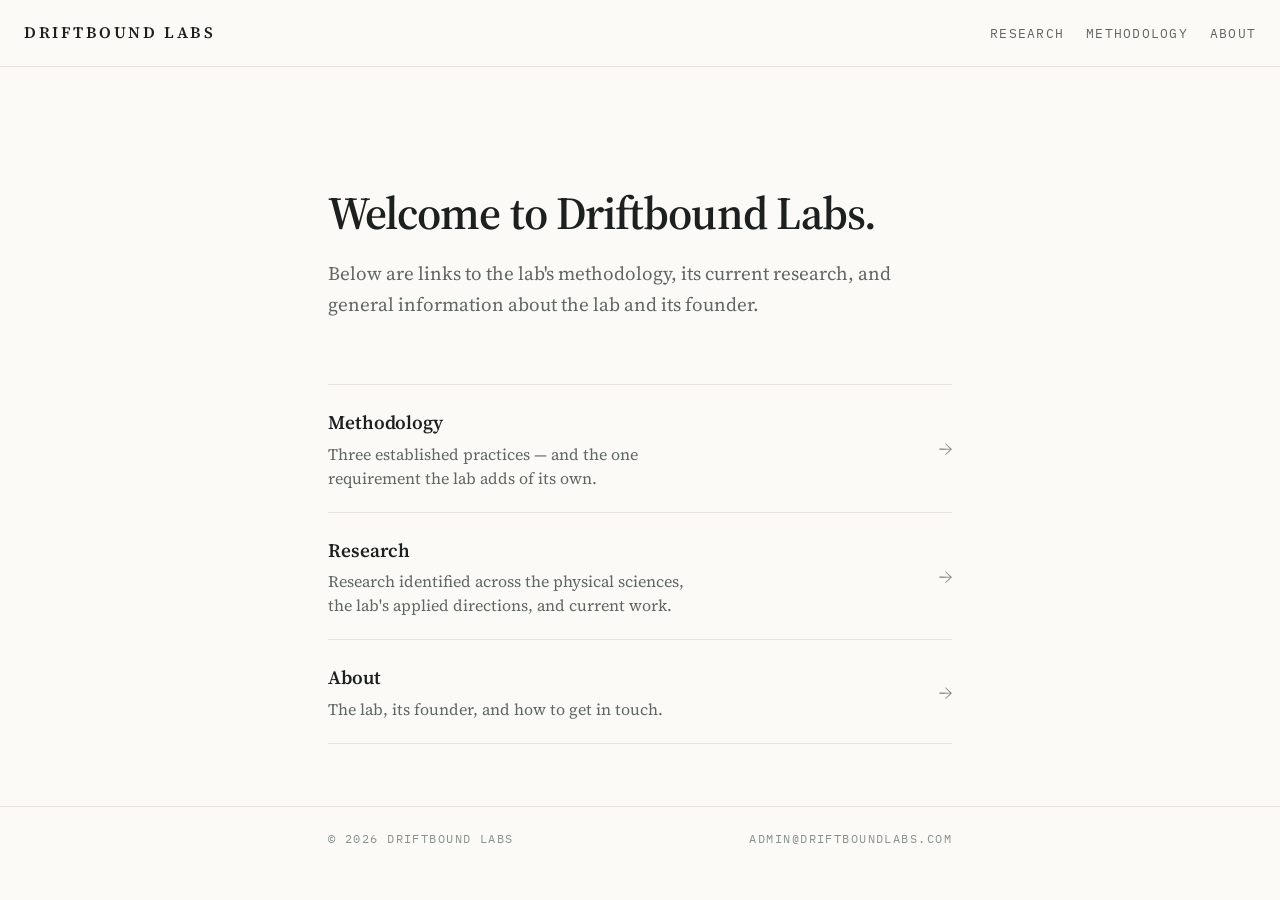
==== index.html @ ea47575a "Welcome page: fix vertical rhythm; hairline destinations; masthead wordmark - Spacing tiers: ~120px " ====
<!DOCTYPE html>
<html lang="en">
<head>
<meta charset="utf-8">
<meta name="viewport" content="width=device-width, initial-scale=1">
<title>Driftbound Labs</title>
<meta name="description" content="Driftbound Labs — an independent research effort that reads across disciplines to find open, tractable problems.">
<meta name="color-scheme" content="light dark">
<meta property="og:type" content="website">
<meta property="og:title" content="Driftbound Labs">
<meta property="og:description" content="Independent research across disciplines.">
<meta property="og:url" content="https://driftboundlabs.com">
<link rel="canonical" href="https://driftboundlabs.com/">
<link rel="preconnect" href="https://fonts.googleapis.com">
<link rel="preconnect" href="https://fonts.gstatic.com" crossorigin>
<link href="https://fonts.googleapis.com/css2?family=Source+Serif+4:ital,opsz,wght@0,8..60,400;0,8..60,600;1,8..60,400&family=IBM+Plex+Mono:wght@400;500&display=swap" rel="stylesheet">
<link rel="stylesheet" href="/style.css">
</head>
<body>

<header class="site">
  <div class="nav">
    <a class="wordmark" href="/">Driftbound Labs</a>
    <nav>
      <a href="/research.html">Research</a>
      <a href="/methodology.html">Methodology</a>
      <a href="/about.html">About</a>
    </nav>
  </div>
</header>

<main>
  <div class="wrap">

    <div class="lead-block">
      <h1>Welcome to Driftbound Labs.</h1>
      <p class="tagline">Below are links to the lab's methodology, its current research, and
      general information about the lab and its founder.</p>
    </div>

    <nav class="destinations" aria-label="Sections">
      <a class="dest" href="/methodology.html">
        <span class="dest-main">
          <span class="dest-title">Methodology</span>
          <span class="dest-desc">Three established practices — and the one requirement the
          lab adds of its own.</span>
        </span>
        <span class="dest-arrow" aria-hidden="true">→</span>
      </a>
      <a class="dest" href="/research.html">
        <span class="dest-main">
          <span class="dest-title">Research</span>
          <span class="dest-desc">Research identified across the physical sciences, the
          lab's applied directions, and current work.</span>
        </span>
        <span class="dest-arrow" aria-hidden="true">→</span>
      </a>
      <a class="dest" href="/about.html">
        <span class="dest-main">
          <span class="dest-title">About</span>
          <span class="dest-desc">The lab, its founder, and how to get in touch.</span>
        </span>
        <span class="dest-arrow" aria-hidden="true">→</span>
      </a>
    </nav>

  </div>
</main>

<footer>
  <div class="wrap">
    <span class="mono">&copy; 2026 Driftbound Labs</span>
    <a class="mono" href="mailto:admin@driftboundlabs.com">admin@driftboundlabs.com</a>
  </div>
</footer>

</body>
</html>
---- style.css ----
:root {
  --paper:  #FBFAF7;
  --ink:    #1C201E;
  --muted:  #5F6763;
  --faint:  #8A928D;
  --line:   #E6E3DC;
  --hair:   #EEECE6;
  --accent: #3C665B;
}

@media (prefers-color-scheme: dark) {
  :root {
    --paper:  #121513;
    --ink:    #E8EAE6;
    --muted:  #9AA29D;
    --faint:  #6E7671;
    --line:   #262A27;
    --hair:   #1E2220;
    --accent: #82B5A7;
  }
}

* { margin: 0; padding: 0; box-sizing: border-box; }
html { -webkit-text-size-adjust: 100%; }

body {
  background: var(--paper);
  color: var(--ink);
  font-family: "Source Serif 4", Georgia, "Times New Roman", serif;
  font-size: 18px;
  line-height: 1.62;
  -webkit-font-smoothing: antialiased;
  text-rendering: optimizeLegibility;
  min-height: 100vh;
  display: flex;
  flex-direction: column;
}
main { flex: 1 0 auto; }

.wrap { max-width: 42rem; margin: 0 auto; padding: 0 24px; }

a {
  color: var(--accent);
  text-decoration: none;
  border-bottom: 1px solid color-mix(in srgb, var(--accent) 35%, transparent);
}
a:hover, a:focus-visible { border-bottom-color: var(--accent); }
a:focus-visible { outline: 2px solid var(--accent); outline-offset: 3px; border-radius: 2px; }

.mono {
  font-family: "IBM Plex Mono", ui-monospace, monospace;
  font-feature-settings: "tnum" 1;
}

/* ---- header / nav ---- */
.site {
  border-bottom: 1px solid var(--line);
}
.site .nav {
  display: flex;
  align-items: baseline;
  justify-content: space-between;
  gap: 16px;
  padding: 20px 24px;
  flex-wrap: wrap;
}
.wordmark {
  font-size: 16px;
  font-weight: 600;
  letter-spacing: 0.16em;
  text-transform: uppercase;
  color: var(--ink);
  border-bottom: 0;
}
.site nav {
  display: flex;
  gap: 22px;
  font-family: "IBM Plex Mono", ui-monospace, monospace;
  font-size: 12.5px;
  letter-spacing: 0.1em;
  text-transform: uppercase;
}
.site nav a {
  color: var(--muted);
  border-bottom: 0;
}
.site nav a:hover { color: var(--accent); }
.site nav a[aria-current="page"] { color: var(--ink); }

/* ---- page lead (welcome) ---- */
.lead-block { padding: 120px 0 0; max-width: 600px; }
.lead-block h1 {
  font-size: clamp(30px, 4.5vw, 46px);
  font-weight: 600;
  line-height: 1.12;
  letter-spacing: -0.02em;
  margin-bottom: 0;
}
.lead-block .tagline { color: var(--muted); font-size: 19px; margin-top: 20px; }

.pagehead { padding: 52px 0 0; }
.pagehead .kicker {
  font-family: "IBM Plex Mono", ui-monospace, monospace;
  font-size: 12.5px;
  letter-spacing: 0.16em;
  text-transform: uppercase;
  color: var(--accent);
  display: block;
  margin-bottom: 12px;
}
.pagehead h1 {
  font-size: clamp(26px, 4.5vw, 34px);
  font-weight: 600;
  letter-spacing: -0.015em;
}

p { margin: 0 0 16px; }
p:last-child { margin-bottom: 0; }
.prose { padding: 30px 0 0; }
.prose p { margin-bottom: 16px; }

/* ---- section scaffolding ---- */
.section-label {
  font-family: "IBM Plex Mono", ui-monospace, monospace;
  font-size: 12.5px;
  font-weight: 500;
  letter-spacing: 0.16em;
  text-transform: uppercase;
  color: var(--accent);
  padding-bottom: 12px;
  border-bottom: 1px solid var(--line);
  margin-bottom: 26px;
  display: block;
}
section { padding: 48px 0 0; }
.intro { color: var(--muted); font-size: 16.5px; margin-bottom: 30px; max-width: 38rem; }

/* ---- destinations (welcome) ---- */
.destinations { margin-top: 64px; border-bottom: 1px solid var(--line); }
.dest {
  display: flex;
  align-items: center;
  justify-content: space-between;
  gap: 28px;
  padding: 22px 0;
  border-top: 1px solid var(--line);
  border-bottom: 0;
  color: inherit;
}
.dest-title {
  display: block;
  font-size: 19px;
  font-weight: 600;
  letter-spacing: -0.005em;
  color: var(--ink);
}
.dest-desc {
  display: block;
  margin-top: 4px;
  color: var(--muted);
  font-size: 16px;
  line-height: 1.5;
  max-width: 46ch;
}
.dest-arrow {
  flex: 0 0 auto;
  color: var(--faint);
  font-size: 20px;
  line-height: 1;
  transition: transform 0.15s ease, color 0.15s ease;
}
.dest:hover .dest-title { color: var(--accent); }
.dest:hover .dest-arrow { color: var(--accent); transform: translateX(4px); }
.dest:focus-visible { outline: 2px solid var(--accent); outline-offset: 4px; border-radius: 2px; }

/* ---- entries ---- */
.entry { padding: 22px 0; }
.entry + .entry { border-top: 1px solid var(--hair); }
.entry:first-of-type { padding-top: 0; }
.field {
  font-family: "IBM Plex Mono", ui-monospace, monospace;
  font-size: 11.5px;
  letter-spacing: 0.11em;
  text-transform: uppercase;
  color: var(--faint);
  display: block;
  margin-bottom: 8px;
}
.field .num { color: var(--accent); }
.entry h3 {
  font-size: 19px;
  font-weight: 600;
  line-height: 1.28;
  letter-spacing: -0.005em;
  margin-bottom: 8px;
}
.qtext { margin-bottom: 12px; }
.note { font-size: 16px; color: var(--muted); margin-bottom: 0; }
.note + .note { margin-top: 10px; }
.note-label {
  font-weight: 600;
  color: var(--ink);
}

/* ---- active work ---- */
.project h3 { font-size: 19px; font-weight: 600; margin-bottom: 8px; }
.project p { margin-bottom: 12px; }
.project + .project { margin-top: 22px; padding-top: 22px; border-top: 1px solid var(--hair); }

/* ---- contact ---- */
.addr {
  font-family: "IBM Plex Mono", ui-monospace, monospace;
  font-size: 16px;
  letter-spacing: 0.01em;
}

/* ---- colophon ---- */
.colophon { margin-top: 52px; padding: 26px 0 0; border-top: 1px solid var(--line); }
.colophon p { font-size: 14.5px; color: var(--faint); line-height: 1.58; }

/* ---- footer ---- */
footer { flex-shrink: 0; margin-top: 56px; padding: 22px 0 52px; border-top: 1px solid var(--line); }
footer .wrap { display: flex; justify-content: space-between; flex-wrap: wrap; gap: 8px 16px; }
footer .mono { font-size: 12px; letter-spacing: 0.12em; text-transform: uppercase; color: var(--faint); }
footer a.mono { color: var(--faint); border-bottom: 0; }
footer a.mono:hover { color: var(--accent); }

@media (max-width: 480px) {
  body { font-size: 17px; }
  .lead-block { padding-top: 64px; }
  .destinations { margin-top: 48px; }
  .pagehead { padding-top: 38px; }
  section { padding-top: 40px; }
}
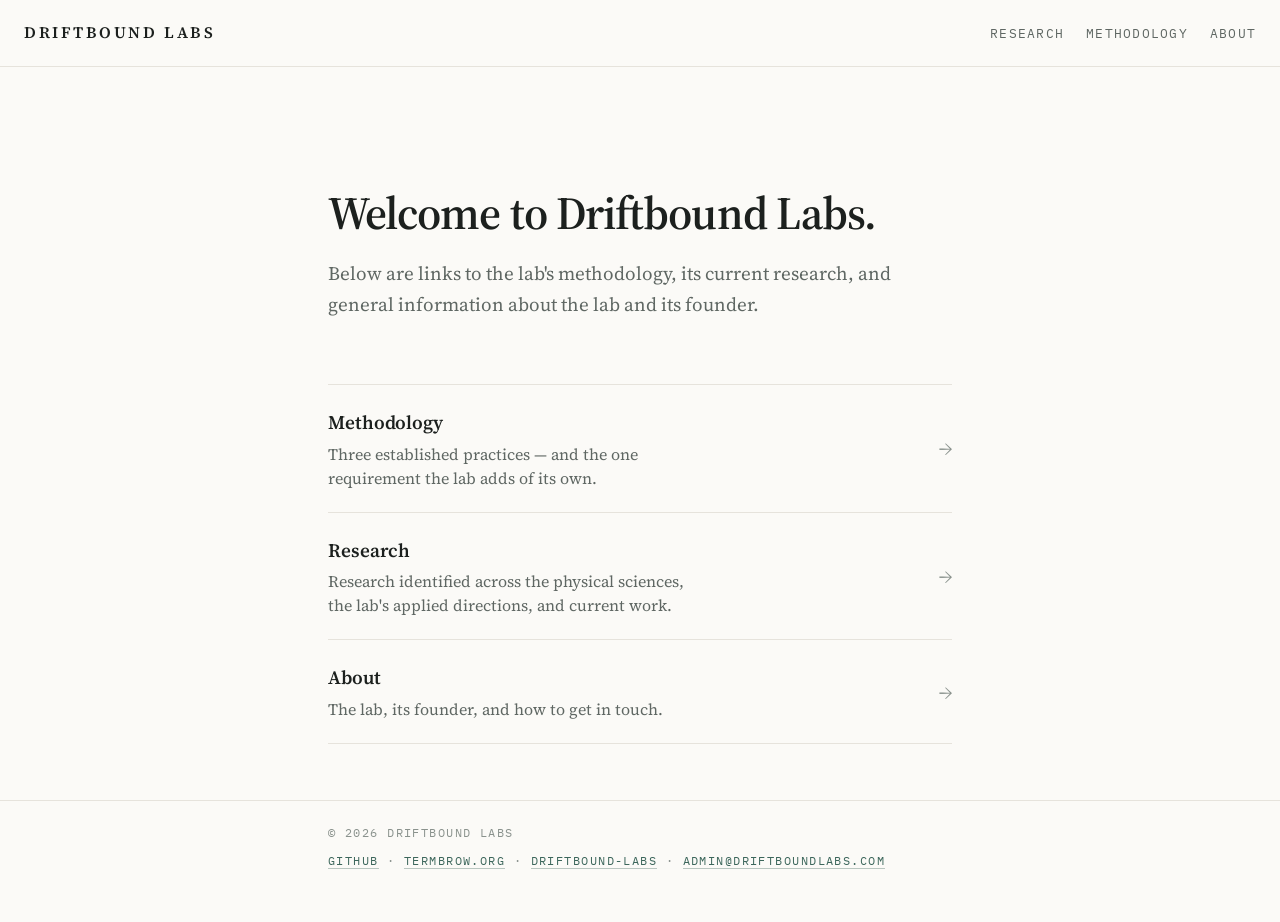
==== commit 00649a74: "presentation: link profile, termbrow, and driftbound-labs; tighten Active Work status" ====
--- a/index.html
+++ b/index.html
@@ -70,7 +70,15 @@
 <footer>
   <div class="wrap">
     <span class="mono">&copy; 2026 Driftbound Labs</span>
-    <a class="mono" href="mailto:admin@driftboundlabs.com">admin@driftboundlabs.com</a>
+    <span class="mono">
+      <a href="https://github.com/k-luecke">GitHub</a>
+      ·
+      <a href="https://termbrow.org">termbrow.org</a>
+      ·
+      <a href="https://github.com/k-luecke/driftbound-labs">driftbound-labs</a>
+      ·
+      <a href="mailto:admin@driftboundlabs.com">admin@driftboundlabs.com</a>
+    </span>
   </div>
 </footer>
 
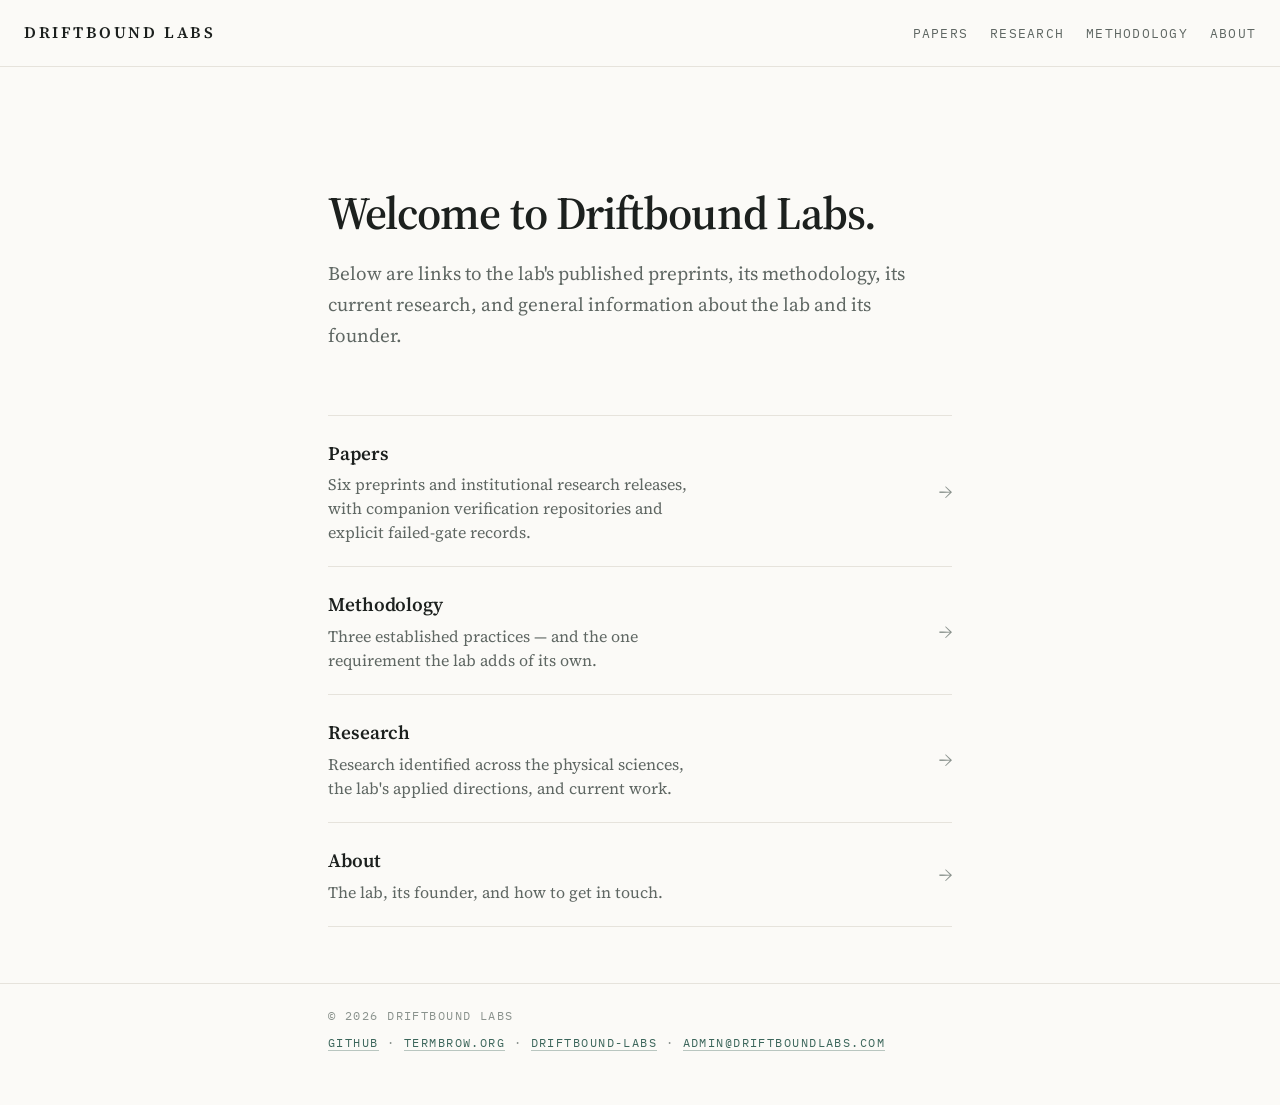
==== commit ddea46aa: "feat(papers): publish 6 preprints & whitepapers on papers.html with hosted PDFs and SHA-256/OTS meta" ====
--- a/index.html
+++ b/index.html
@@ -22,6 +22,7 @@
   <div class="nav">
     <a class="wordmark" href="/">Driftbound Labs</a>
     <nav>
+      <a href="/papers.html">Papers</a>
       <a href="/research.html">Research</a>
       <a href="/methodology.html">Methodology</a>
       <a href="/about.html">About</a>
@@ -34,11 +35,19 @@
 
     <div class="lead-block">
       <h1>Welcome to Driftbound Labs.</h1>
-      <p class="tagline">Below are links to the lab's methodology, its current research, and
+      <p class="tagline">Below are links to the lab's published preprints, its methodology, its current research, and
       general information about the lab and its founder.</p>
     </div>
 
     <nav class="destinations" aria-label="Sections">
+      <a class="dest" href="/papers.html">
+        <span class="dest-main">
+          <span class="dest-title">Papers</span>
+          <span class="dest-desc">Six preprints and institutional research releases, with
+          companion verification repositories and explicit failed-gate records.</span>
+        </span>
+        <span class="dest-arrow" aria-hidden="true">→</span>
+      </a>
       <a class="dest" href="/methodology.html">
         <span class="dest-main">
           <span class="dest-title">Methodology</span>
--- a/style.css
+++ b/style.css
@@ -79,6 +79,7 @@
   font-size: 12.5px;
   letter-spacing: 0.1em;
   text-transform: uppercase;
+  flex-wrap: wrap;
 }
 .site nav a {
   color: var(--muted);
@@ -174,7 +175,7 @@
 .dest:focus-visible { outline: 2px solid var(--accent); outline-offset: 4px; border-radius: 2px; }
 
 /* ---- entries ---- */
-.entry { padding: 22px 0; }
+.entry { padding: 26px 0; }
 .entry + .entry { border-top: 1px solid var(--hair); }
 .entry:first-of-type { padding-top: 0; }
 .field {
@@ -188,17 +189,96 @@
 }
 .field .num { color: var(--accent); }
 .entry h3 {
-  font-size: 19px;
-  font-weight: 600;
-  line-height: 1.28;
+  font-size: 20px;
+  font-weight: 600;
+  line-height: 1.3;
   letter-spacing: -0.005em;
-  margin-bottom: 8px;
-}
-.qtext { margin-bottom: 12px; }
-.note { font-size: 16px; color: var(--muted); margin-bottom: 0; }
+  margin-bottom: 6px;
+}
+.qtext { margin-bottom: 12px; font-size: 16.8px; line-height: 1.6; }
+.note { font-size: 15.5px; color: var(--muted); margin-bottom: 0; line-height: 1.56; }
 .note + .note { margin-top: 10px; }
 .note-label {
   font-weight: 600;
+  color: var(--ink);
+}
+
+/* ---- papers & verification metadata ---- */
+.author-bar {
+  font-family: "IBM Plex Mono", ui-monospace, monospace;
+  font-size: 12.5px;
+  color: var(--muted);
+  letter-spacing: 0.03em;
+  margin-top: 14px;
+}
+.paper-byline {
+  font-size: 14.5px;
+  color: var(--muted);
+  margin-bottom: 12px;
+}
+.badges {
+  display: flex;
+  flex-wrap: wrap;
+  gap: 8px;
+  margin: 10px 0 14px;
+}
+.badge {
+  font-family: "IBM Plex Mono", ui-monospace, monospace;
+  font-size: 11px;
+  letter-spacing: 0.06em;
+  text-transform: uppercase;
+  padding: 2px 8px;
+  border-radius: 2px;
+  border: 1px solid var(--line);
+  color: var(--muted);
+  background: color-mix(in srgb, var(--hair) 65%, transparent);
+}
+.badge-ots {
+  border-color: color-mix(in srgb, var(--accent) 45%, var(--line));
+  color: var(--accent);
+  background: color-mix(in srgb, var(--accent) 8%, transparent);
+}
+.paper-links {
+  display: flex;
+  flex-wrap: wrap;
+  align-items: baseline;
+  gap: 8px 18px;
+  margin-top: 14px;
+  font-family: "IBM Plex Mono", ui-monospace, monospace;
+  font-size: 12.5px;
+  letter-spacing: 0.04em;
+}
+.paper-links .sha {
+  color: var(--faint);
+  font-size: 11.5px;
+}
+details.bibtex {
+  margin-top: 12px;
+}
+details.bibtex summary {
+  cursor: pointer;
+  font-family: "IBM Plex Mono", ui-monospace, monospace;
+  font-size: 12px;
+  letter-spacing: 0.06em;
+  text-transform: uppercase;
+  color: var(--accent);
+  user-select: none;
+  list-style: none;
+  display: inline-block;
+}
+details.bibtex summary::-webkit-details-marker { display: none; }
+details.bibtex summary::before { content: "+ "; }
+details.bibtex[open] summary::before { content: "− "; }
+details.bibtex pre {
+  margin-top: 10px;
+  padding: 14px 16px;
+  background: var(--hair);
+  border: 1px solid var(--line);
+  border-radius: 2px;
+  overflow-x: auto;
+  font-family: "IBM Plex Mono", ui-monospace, monospace;
+  font-size: 12px;
+  line-height: 1.5;
   color: var(--ink);
 }
 
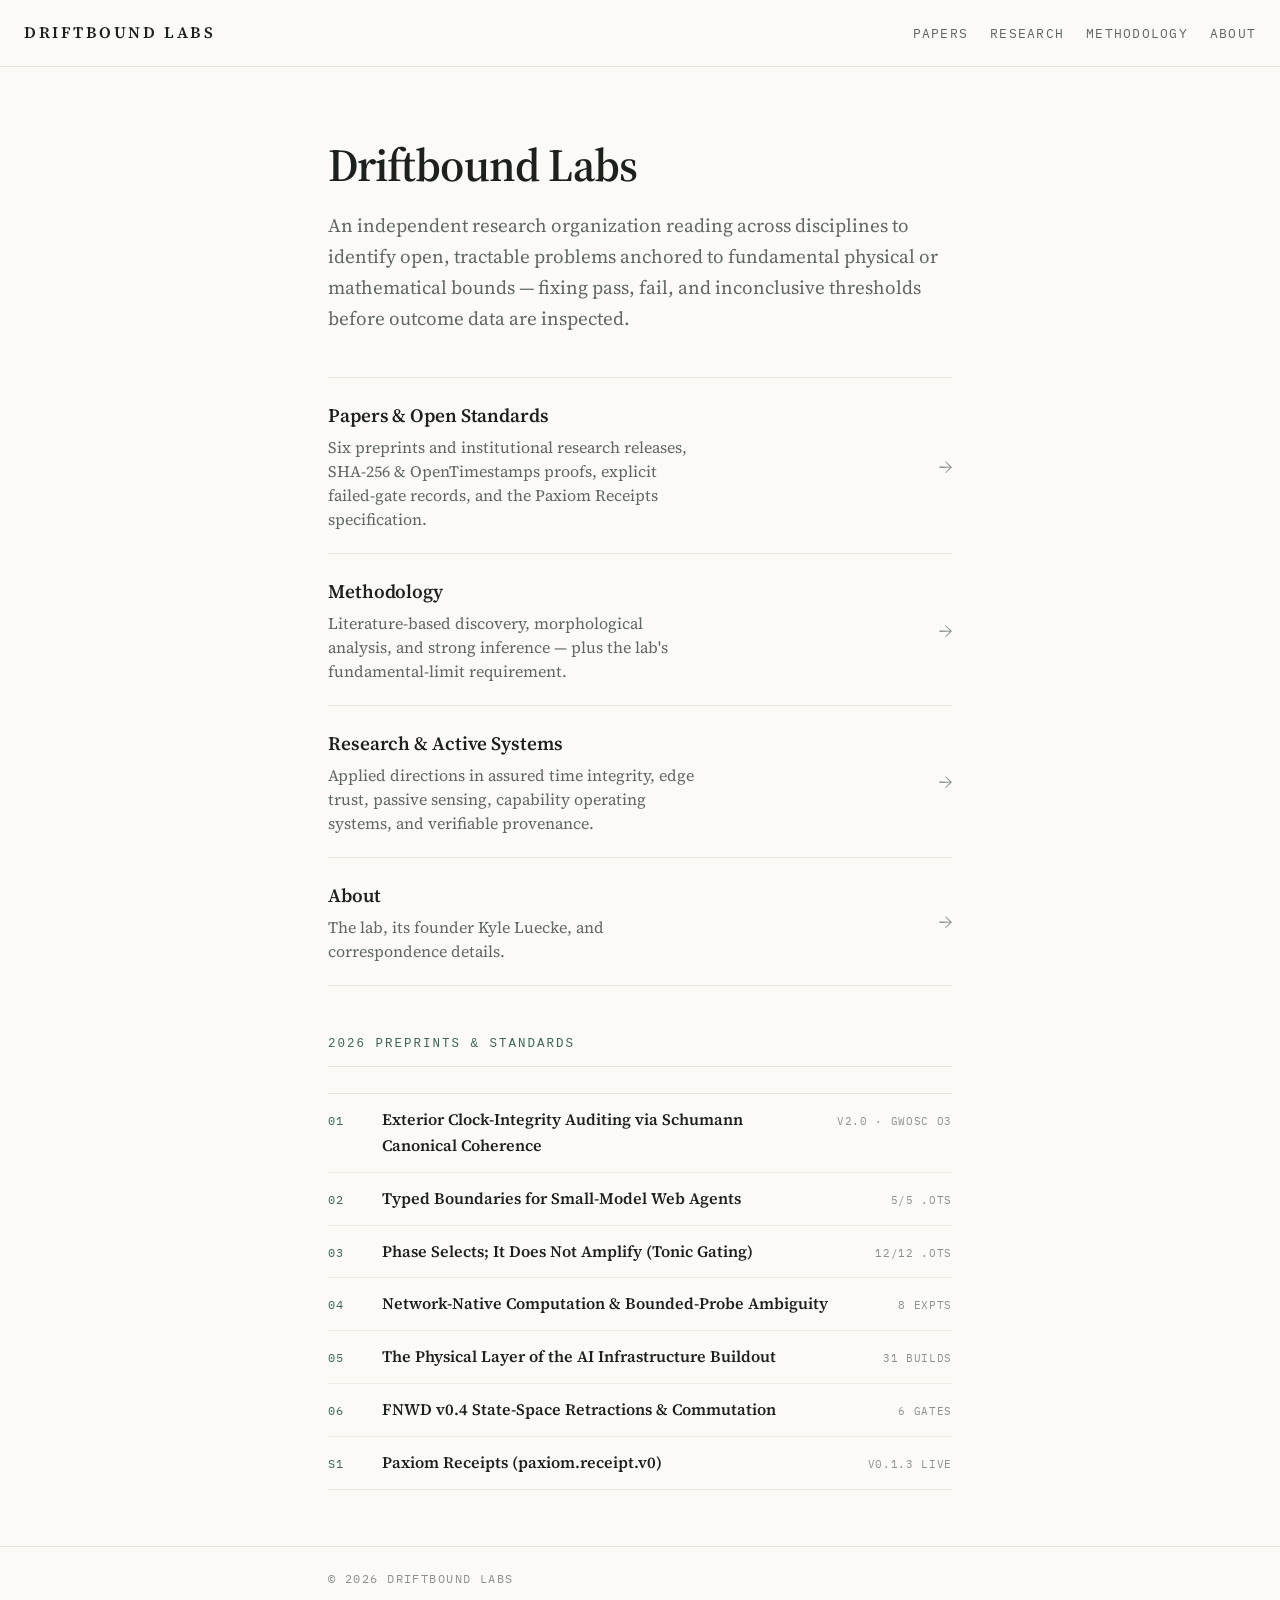
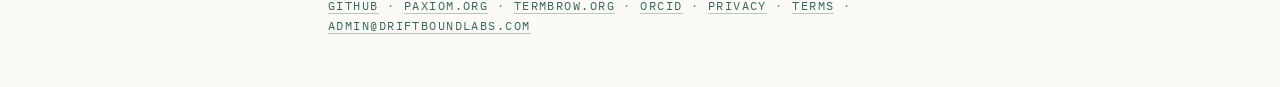
==== commit a968c5a0: "feat: add homepage 2026 release index, papers jump bar, favicon, 404, and unified footers" ====
--- a/index.html
+++ b/index.html
@@ -3,14 +3,15 @@
 <head>
 <meta charset="utf-8">
 <meta name="viewport" content="width=device-width, initial-scale=1">
-<title>Driftbound Labs</title>
-<meta name="description" content="Driftbound Labs — an independent research effort that reads across disciplines to find open, tractable problems.">
+<title>Driftbound Labs — Independent Research &amp; Verification</title>
+<meta name="description" content="Driftbound Labs — independent research across disciplines: preregistered empirical studies, verification packages, and open provenance standards.">
 <meta name="color-scheme" content="light dark">
 <meta property="og:type" content="website">
 <meta property="og:title" content="Driftbound Labs">
-<meta property="og:description" content="Independent research across disciplines.">
-<meta property="og:url" content="https://driftboundlabs.com">
+<meta property="og:description" content="Independent research across disciplines: preregistered empirical studies, verification packages, and open provenance standards.">
+<meta property="og:url" content="https://driftboundlabs.com/">
 <link rel="canonical" href="https://driftboundlabs.com/">
+<link rel="icon" type="image/svg+xml" href="/favicon.svg">
 <link rel="preconnect" href="https://fonts.googleapis.com">
 <link rel="preconnect" href="https://fonts.gstatic.com" crossorigin>
 <link href="https://fonts.googleapis.com/css2?family=Source+Serif+4:ital,opsz,wght@0,8..60,400;0,8..60,600;1,8..60,400&family=IBM+Plex+Mono:wght@400;500&display=swap" rel="stylesheet">
@@ -34,44 +35,53 @@
   <div class="wrap">
 
     <div class="lead-block">
-      <h1>Welcome to Driftbound Labs.</h1>
-      <p class="tagline">Below are links to the lab's published preprints, its methodology, its current research, and
-      general information about the lab and its founder.</p>
+      <h1>Driftbound Labs</h1>
+      <p class="tagline">An independent research organization reading across disciplines to identify open, tractable problems anchored to fundamental physical or mathematical bounds — fixing pass, fail, and inconclusive thresholds before outcome data are inspected.</p>
     </div>
 
     <nav class="destinations" aria-label="Sections">
       <a class="dest" href="/papers.html">
         <span class="dest-main">
-          <span class="dest-title">Papers</span>
-          <span class="dest-desc">Six preprints and institutional research releases, with
-          companion verification repositories and explicit failed-gate records.</span>
+          <span class="dest-title">Papers &amp; Open Standards</span>
+          <span class="dest-desc">Six preprints and institutional research releases, SHA-256 &amp; OpenTimestamps proofs, explicit failed-gate records, and the Paxiom Receipts specification.</span>
         </span>
         <span class="dest-arrow" aria-hidden="true">→</span>
       </a>
       <a class="dest" href="/methodology.html">
         <span class="dest-main">
           <span class="dest-title">Methodology</span>
-          <span class="dest-desc">Three established practices — and the one requirement the
-          lab adds of its own.</span>
+          <span class="dest-desc">Literature-based discovery, morphological analysis, and strong inference — plus the lab's fundamental-limit requirement.</span>
         </span>
         <span class="dest-arrow" aria-hidden="true">→</span>
       </a>
       <a class="dest" href="/research.html">
         <span class="dest-main">
-          <span class="dest-title">Research</span>
-          <span class="dest-desc">Research identified across the physical sciences, the
-          lab's applied directions, and current work.</span>
+          <span class="dest-title">Research &amp; Active Systems</span>
+          <span class="dest-desc">Applied directions in assured time integrity, edge trust, passive sensing, capability operating systems, and verifiable provenance.</span>
         </span>
         <span class="dest-arrow" aria-hidden="true">→</span>
       </a>
       <a class="dest" href="/about.html">
         <span class="dest-main">
           <span class="dest-title">About</span>
-          <span class="dest-desc">The lab, its founder, and how to get in touch.</span>
+          <span class="dest-desc">The lab, its founder Kyle Luecke, and correspondence details.</span>
         </span>
         <span class="dest-arrow" aria-hidden="true">→</span>
       </a>
     </nav>
+
+    <section aria-labelledby="recent-releases">
+      <span class="section-label" id="recent-releases">2026 Preprints &amp; Standards</span>
+      <ul class="release-list">
+        <li><span class="r-id">01</span><a class="r-title" href="/papers.html#schumann-clock-integrity">Exterior Clock-Integrity Auditing via Schumann Canonical Coherence</a><span class="r-meta">v2.0 · GWOSC O3</span></li>
+        <li><span class="r-id">02</span><a class="r-title" href="/papers.html#scp-typed-boundaries">Typed Boundaries for Small-Model Web Agents</a><span class="r-meta">5/5 .ots</span></li>
+        <li><span class="r-id">03</span><a class="r-title" href="/papers.html#tonic-gating">Phase Selects; It Does Not Amplify (Tonic Gating)</a><span class="r-meta">12/12 .ots</span></li>
+        <li><span class="r-id">04</span><a class="r-title" href="/papers.html#network-native-computation">Network-Native Computation &amp; Bounded-Probe Ambiguity</a><span class="r-meta">8 Expts</span></li>
+        <li><span class="r-id">05</span><a class="r-title" href="/papers.html#ai-infrastructure-buildout">The Physical Layer of the AI Infrastructure Buildout</a><span class="r-meta">31 Builds</span></li>
+        <li><span class="r-id">06</span><a class="r-title" href="/papers.html#fnwd-v04-retraction">FNWD v0.4 State-Space Retractions &amp; Commutation</a><span class="r-meta">6 Gates</span></li>
+        <li><span class="r-id">S1</span><a class="r-title" href="/papers.html#paxiom-receipts">Paxiom Receipts (paxiom.receipt.v0)</a><span class="r-meta">v0.1.3 Live</span></li>
+      </ul>
+    </section>
 
   </div>
 </main>
@@ -82,9 +92,15 @@
     <span class="mono">
       <a href="https://github.com/k-luecke">GitHub</a>
       ·
+      <a href="https://paxiom.org">paxiom.org</a>
+      ·
       <a href="https://termbrow.org">termbrow.org</a>
       ·
-      <a href="https://github.com/k-luecke/driftbound-labs">driftbound-labs</a>
+      <a href="https://orcid.org/0009-0008-0202-7852">ORCID</a>
+      ·
+      <a href="/privacy.html">Privacy</a>
+      ·
+      <a href="/terms.html">Terms</a>
       ·
       <a href="mailto:admin@driftboundlabs.com">admin@driftboundlabs.com</a>
     </span>
--- a/style.css
+++ b/style.css
@@ -21,7 +21,7 @@
 }
 
 * { margin: 0; padding: 0; box-sizing: border-box; }
-html { -webkit-text-size-adjust: 100%; }
+html { -webkit-text-size-adjust: 100%; scroll-behavior: smooth; }
 
 body {
   background: var(--paper);
@@ -89,7 +89,7 @@
 .site nav a[aria-current="page"] { color: var(--ink); }
 
 /* ---- page lead (welcome) ---- */
-.lead-block { padding: 120px 0 0; max-width: 600px; }
+.lead-block { padding: 72px 0 0; max-width: 39rem; }
 .lead-block h1 {
   font-size: clamp(30px, 4.5vw, 46px);
   font-weight: 600;
@@ -137,7 +137,7 @@
 .intro { color: var(--muted); font-size: 16.5px; margin-bottom: 30px; max-width: 38rem; }
 
 /* ---- destinations (welcome) ---- */
-.destinations { margin-top: 64px; border-bottom: 1px solid var(--line); }
+.destinations { margin-top: 44px; border-bottom: 1px solid var(--line); }
 .dest {
   display: flex;
   align-items: center;
@@ -175,7 +175,7 @@
 .dest:focus-visible { outline: 2px solid var(--accent); outline-offset: 4px; border-radius: 2px; }
 
 /* ---- entries ---- */
-.entry { padding: 26px 0; }
+.entry { padding: 28px 0; scroll-margin-top: 24px; }
 .entry + .entry { border-top: 1px solid var(--hair); }
 .entry:first-of-type { padding-top: 0; }
 .field {
@@ -312,3 +312,77 @@
   .pagehead { padding-top: 38px; }
   section { padding-top: 40px; }
 }
+
+/* ---- quick index & home release ledger ---- */
+.paper-jump {
+  display: flex;
+  flex-wrap: wrap;
+  gap: 8px 10px;
+  margin-top: 22px;
+  padding: 14px 0 4px;
+  border-top: 1px solid var(--line);
+}
+.paper-jump a {
+  font-family: "IBM Plex Mono", ui-monospace, monospace;
+  font-size: 11.5px;
+  letter-spacing: 0.05em;
+  padding: 4px 9px;
+  border: 1px solid var(--line);
+  border-radius: 2px;
+  color: var(--muted);
+  background: color-mix(in srgb, var(--hair) 55%, transparent);
+}
+.paper-jump a:hover {
+  color: var(--accent);
+  border-color: var(--accent);
+}
+.paper-jump a .num {
+  color: var(--accent);
+  font-weight: 500;
+}
+.release-list {
+  list-style: none;
+  border-bottom: 1px solid var(--line);
+}
+.release-list li {
+  display: grid;
+  grid-template-columns: 38px 1fr auto;
+  align-items: baseline;
+  gap: 12px 16px;
+  padding: 13px 0;
+  border-top: 1px solid var(--hair);
+  font-size: 16px;
+}
+.release-list li:first-child {
+  border-top: 1px solid var(--line);
+}
+.release-list .r-id {
+  font-family: "IBM Plex Mono", ui-monospace, monospace;
+  font-size: 11.5px;
+  letter-spacing: 0.08em;
+  color: var(--accent);
+}
+.release-list .r-title {
+  color: var(--ink);
+  border-bottom: 0;
+  font-weight: 600;
+}
+.release-list .r-title:hover {
+  color: var(--accent);
+}
+.release-list .r-meta {
+  font-family: "IBM Plex Mono", ui-monospace, monospace;
+  font-size: 11px;
+  letter-spacing: 0.06em;
+  text-transform: uppercase;
+  color: var(--faint);
+  white-space: nowrap;
+}
+@media (max-width: 580px) {
+  .release-list li {
+    grid-template-columns: 34px 1fr;
+  }
+  .release-list .r-meta {
+    grid-column: 2;
+  }
+}
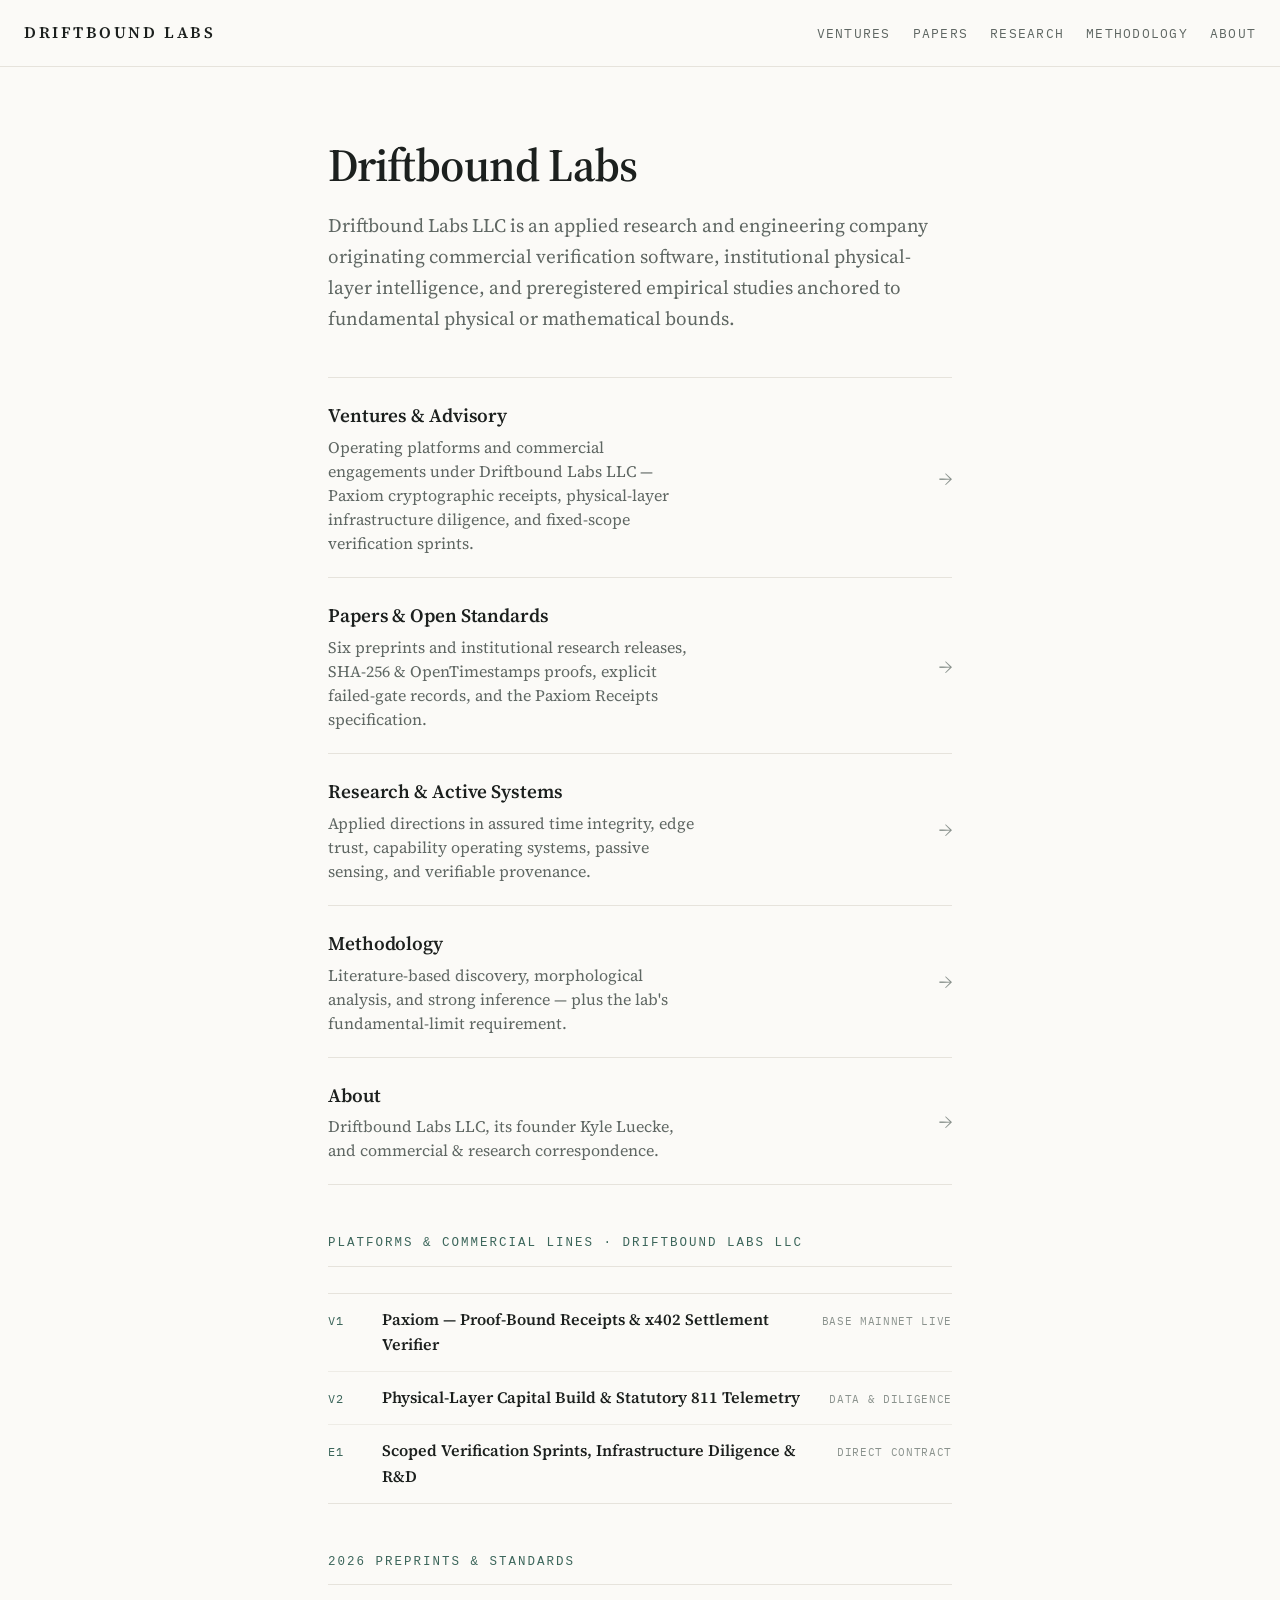
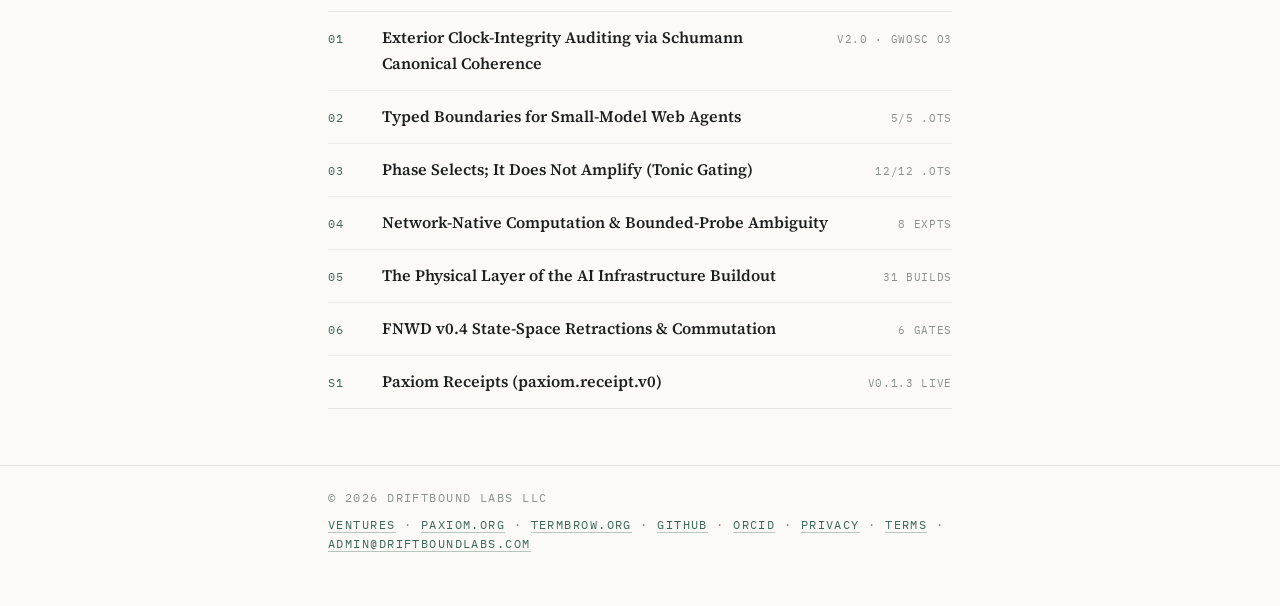
==== commit 208be168: "Position Driftbound Labs LLC as parent operating & venture entity; add ventures.html" ====
--- a/index.html
+++ b/index.html
@@ -3,12 +3,12 @@
 <head>
 <meta charset="utf-8">
 <meta name="viewport" content="width=device-width, initial-scale=1">
-<title>Driftbound Labs — Independent Research &amp; Verification</title>
-<meta name="description" content="Driftbound Labs — independent research across disciplines: preregistered empirical studies, verification packages, and open provenance standards.">
+<title>Driftbound Labs — Applied Research, Verification Infrastructure &amp; Ventures</title>
+<meta name="description" content="Driftbound Labs LLC is an applied research and engineering company developing commercial verification infrastructure (Paxiom), institutional physical-layer intelligence, and preregistered empirical studies.">
 <meta name="color-scheme" content="light dark">
 <meta property="og:type" content="website">
 <meta property="og:title" content="Driftbound Labs">
-<meta property="og:description" content="Independent research across disciplines: preregistered empirical studies, verification packages, and open provenance standards.">
+<meta property="og:description" content="Applied research, commercial verification infrastructure, institutional physical-layer diligence, and preregistered empirical studies.">
 <meta property="og:url" content="https://driftboundlabs.com/">
 <link rel="canonical" href="https://driftboundlabs.com/">
 <link rel="icon" type="image/svg+xml" href="/favicon.svg">
@@ -23,6 +23,7 @@
   <div class="nav">
     <a class="wordmark" href="/">Driftbound Labs</a>
     <nav>
+      <a href="/ventures.html">Ventures</a>
       <a href="/papers.html">Papers</a>
       <a href="/research.html">Research</a>
       <a href="/methodology.html">Methodology</a>
@@ -36,14 +37,28 @@
 
     <div class="lead-block">
       <h1>Driftbound Labs</h1>
-      <p class="tagline">An independent research organization reading across disciplines to identify open, tractable problems anchored to fundamental physical or mathematical bounds — fixing pass, fail, and inconclusive thresholds before outcome data are inspected.</p>
+      <p class="tagline">Driftbound Labs LLC is an applied research and engineering company originating commercial verification software, institutional physical-layer intelligence, and preregistered empirical studies anchored to fundamental physical or mathematical bounds.</p>
     </div>
 
     <nav class="destinations" aria-label="Sections">
+      <a class="dest" href="/ventures.html">
+        <span class="dest-main">
+          <span class="dest-title">Ventures &amp; Advisory</span>
+          <span class="dest-desc">Operating platforms and commercial engagements under Driftbound Labs LLC — Paxiom cryptographic receipts, physical-layer infrastructure diligence, and fixed-scope verification sprints.</span>
+        </span>
+        <span class="dest-arrow" aria-hidden="true">→</span>
+      </a>
       <a class="dest" href="/papers.html">
         <span class="dest-main">
           <span class="dest-title">Papers &amp; Open Standards</span>
           <span class="dest-desc">Six preprints and institutional research releases, SHA-256 &amp; OpenTimestamps proofs, explicit failed-gate records, and the Paxiom Receipts specification.</span>
+        </span>
+        <span class="dest-arrow" aria-hidden="true">→</span>
+      </a>
+      <a class="dest" href="/research.html">
+        <span class="dest-main">
+          <span class="dest-title">Research &amp; Active Systems</span>
+          <span class="dest-desc">Applied directions in assured time integrity, edge trust, capability operating systems, passive sensing, and verifiable provenance.</span>
         </span>
         <span class="dest-arrow" aria-hidden="true">→</span>
       </a>
@@ -54,21 +69,23 @@
         </span>
         <span class="dest-arrow" aria-hidden="true">→</span>
       </a>
-      <a class="dest" href="/research.html">
-        <span class="dest-main">
-          <span class="dest-title">Research &amp; Active Systems</span>
-          <span class="dest-desc">Applied directions in assured time integrity, edge trust, passive sensing, capability operating systems, and verifiable provenance.</span>
-        </span>
-        <span class="dest-arrow" aria-hidden="true">→</span>
-      </a>
       <a class="dest" href="/about.html">
         <span class="dest-main">
           <span class="dest-title">About</span>
-          <span class="dest-desc">The lab, its founder Kyle Luecke, and correspondence details.</span>
+          <span class="dest-desc">Driftbound Labs LLC, its founder Kyle Luecke, and commercial &amp; research correspondence.</span>
         </span>
         <span class="dest-arrow" aria-hidden="true">→</span>
       </a>
     </nav>
+
+    <section aria-labelledby="commercial-platforms">
+      <span class="section-label" id="commercial-platforms">Platforms &amp; Commercial Lines · Driftbound Labs LLC</span>
+      <ul class="release-list">
+        <li><span class="r-id">V1</span><a class="r-title" href="https://paxiom.org">Paxiom — Proof-Bound Receipts &amp; x402 Settlement Verifier</a><span class="r-meta">Base Mainnet Live</span></li>
+        <li><span class="r-id">V2</span><a class="r-title" href="/ventures.html#infrastructure-telemetry">Physical-Layer Capital Build &amp; Statutory 811 Telemetry</a><span class="r-meta">Data &amp; Diligence</span></li>
+        <li><span class="r-id">E1</span><a class="r-title" href="/ventures.html#engagements">Scoped Verification Sprints, Infrastructure Diligence &amp; R&amp;D</a><span class="r-meta">Direct Contract</span></li>
+      </ul>
+    </section>
 
     <section aria-labelledby="recent-releases">
       <span class="section-label" id="recent-releases">2026 Preprints &amp; Standards</span>
@@ -88,13 +105,15 @@
 
 <footer>
   <div class="wrap">
-    <span class="mono">&copy; 2026 Driftbound Labs</span>
+    <span class="mono">&copy; 2026 Driftbound Labs LLC</span>
     <span class="mono">
-      <a href="https://github.com/k-luecke">GitHub</a>
+      <a href="/ventures.html">Ventures</a>
       ·
       <a href="https://paxiom.org">paxiom.org</a>
       ·
       <a href="https://termbrow.org">termbrow.org</a>
+      ·
+      <a href="https://github.com/k-luecke">GitHub</a>
       ·
       <a href="https://orcid.org/0009-0008-0202-7852">ORCID</a>
       ·
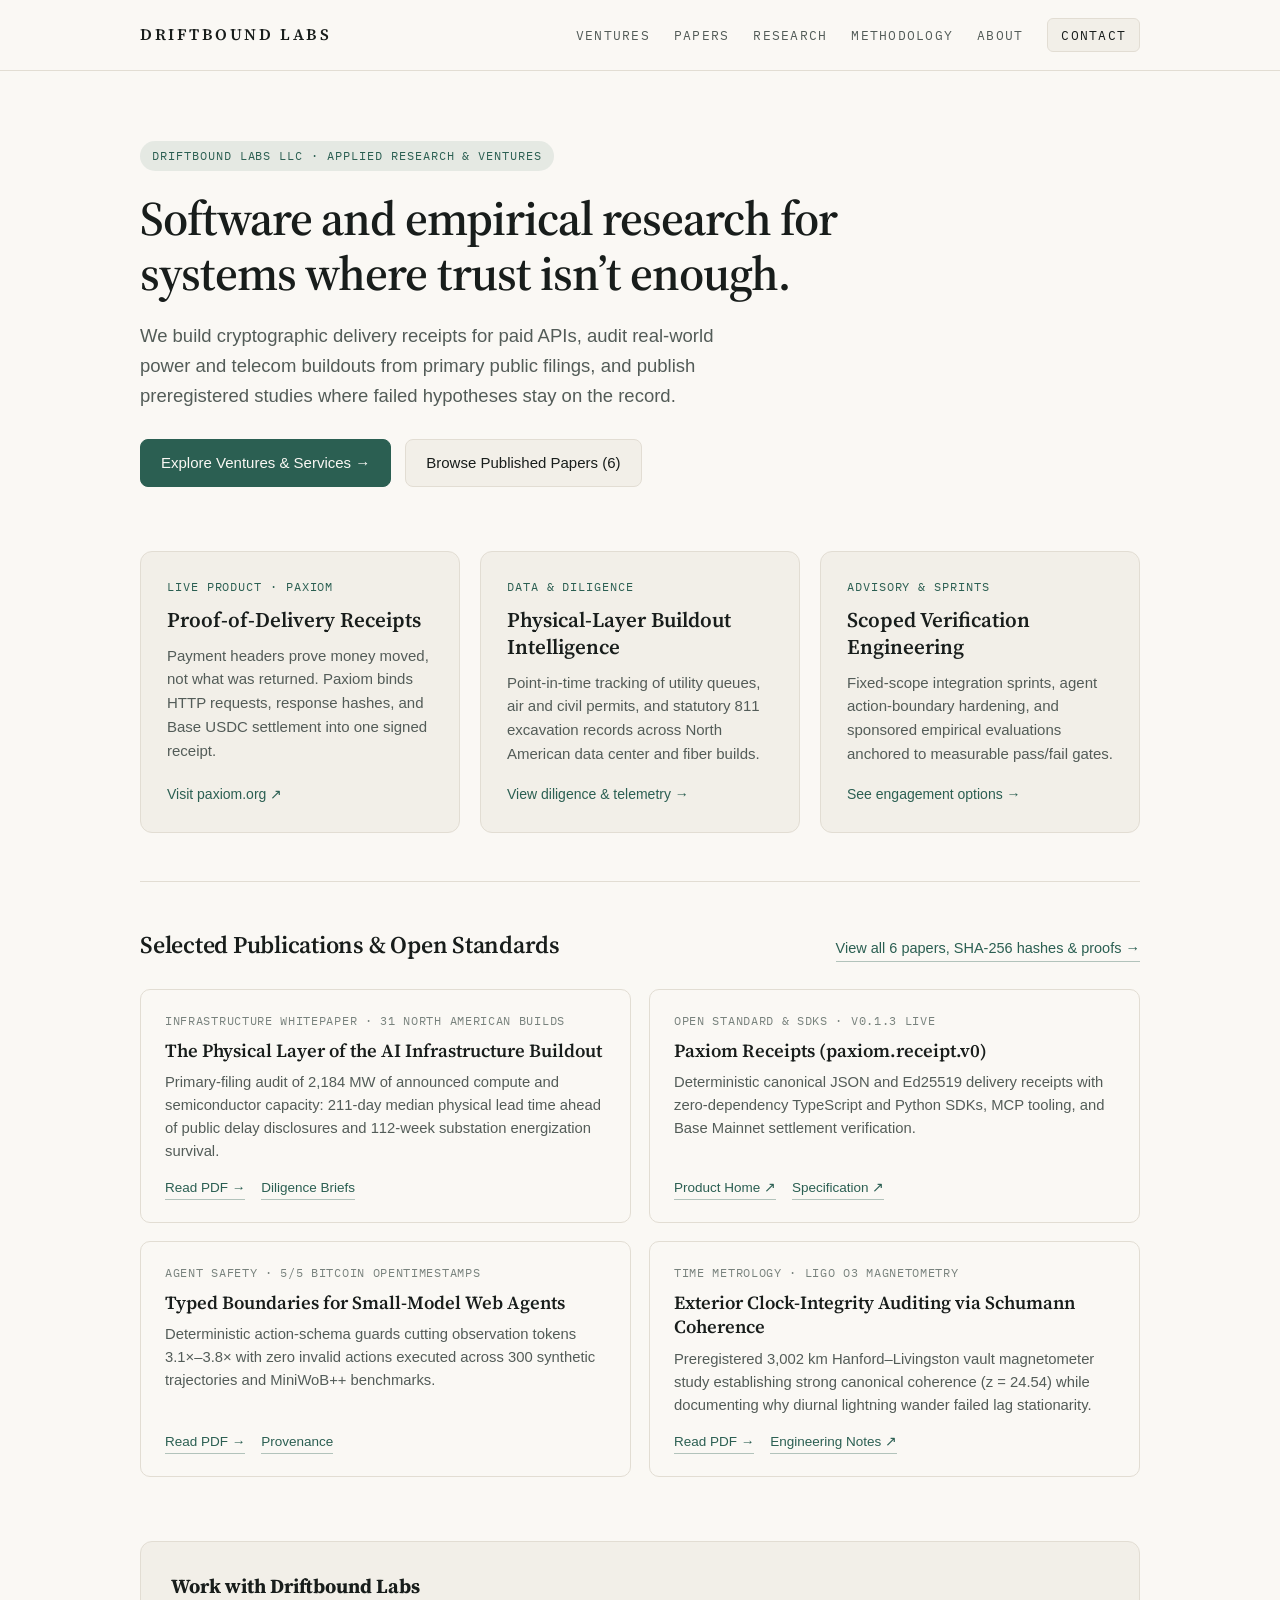
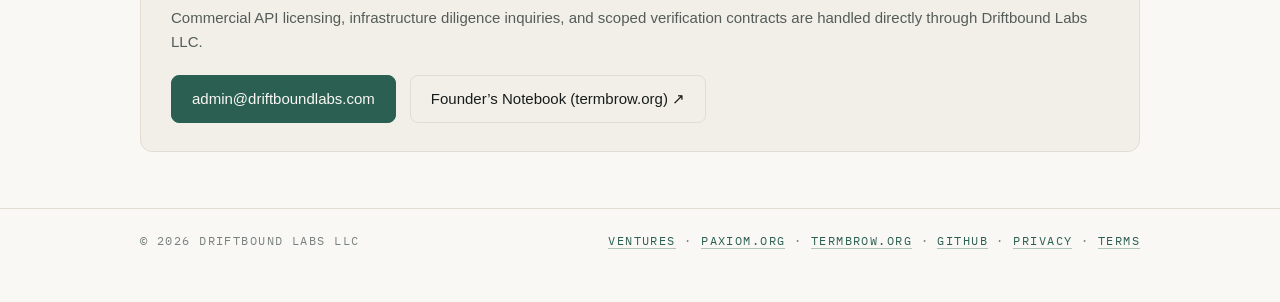
==== commit f7d04223: "Redesign landing page with spacious pillar cards, clear actions, and softer contrast" ====
--- a/index.html
+++ b/index.html
@@ -3,12 +3,12 @@
 <head>
 <meta charset="utf-8">
 <meta name="viewport" content="width=device-width, initial-scale=1">
-<title>Driftbound Labs — Applied Research, Verification Infrastructure &amp; Ventures</title>
-<meta name="description" content="Driftbound Labs LLC is an applied research and engineering company developing commercial verification infrastructure (Paxiom), institutional physical-layer intelligence, and preregistered empirical studies.">
+<title>Driftbound Labs — Verification Software, Infrastructure Research &amp; Advisory</title>
+<meta name="description" content="Driftbound Labs LLC builds cryptographic proof-of-delivery software (Paxiom), audits physical-layer compute and telecom buildouts, and publishes preregistered empirical research.">
 <meta name="color-scheme" content="light dark">
 <meta property="og:type" content="website">
 <meta property="og:title" content="Driftbound Labs">
-<meta property="og:description" content="Applied research, commercial verification infrastructure, institutional physical-layer diligence, and preregistered empirical studies.">
+<meta property="og:description" content="Verification software, physical-layer infrastructure intelligence, and preregistered empirical research.">
 <meta property="og:url" content="https://driftboundlabs.com/">
 <link rel="canonical" href="https://driftboundlabs.com/">
 <link rel="icon" type="image/svg+xml" href="/favicon.svg">
@@ -28,100 +28,138 @@
       <a href="/research.html">Research</a>
       <a href="/methodology.html">Methodology</a>
       <a href="/about.html">About</a>
+      <a class="nav-cta" href="mailto:admin@driftboundlabs.com">Contact</a>
     </nav>
   </div>
 </header>
 
 <main>
-  <div class="wrap">
+  <div class="wrap-wide">
 
-    <div class="lead-block">
-      <h1>Driftbound Labs</h1>
-      <p class="tagline">Driftbound Labs LLC is an applied research and engineering company originating commercial verification software, institutional physical-layer intelligence, and preregistered empirical studies anchored to fundamental physical or mathematical bounds.</p>
+    <section class="home-hero" style="border:0;">
+      <span class="eyebrow-pill">Driftbound Labs LLC · Applied Research &amp; Ventures</span>
+      <h1>Software and empirical research for systems where trust isn’t enough.</h1>
+      <p class="lead">We build cryptographic delivery receipts for paid APIs, audit real-world power and telecom buildouts from primary public filings, and publish preregistered studies where failed hypotheses stay on the record.</p>
+      <div class="hero-actions">
+        <a class="btn-primary" href="/ventures.html">Explore Ventures &amp; Services →</a>
+        <a class="btn-secondary" href="/papers.html">Browse Published Papers (6)</a>
+      </div>
+    </section>
+
+    <div class="pillars-section">
+      <div class="pillar-grid">
+
+        <a class="pillar-card" href="https://paxiom.org">
+          <div>
+            <span class="pillar-tag">Live Product · Paxiom</span>
+            <h2>Proof-of-Delivery Receipts</h2>
+            <p>Payment headers prove money moved, not what was returned. Paxiom binds HTTP requests, response hashes, and Base USDC settlement into one signed receipt.</p>
+          </div>
+          <span class="pillar-cta">Visit paxiom.org ↗</span>
+        </a>
+
+        <a class="pillar-card" href="/ventures.html#infrastructure-telemetry">
+          <div>
+            <span class="pillar-tag">Data &amp; Diligence</span>
+            <h2>Physical-Layer Buildout Intelligence</h2>
+            <p>Point-in-time tracking of utility queues, air and civil permits, and statutory 811 excavation records across North American data center and fiber builds.</p>
+          </div>
+          <span class="pillar-cta">View diligence &amp; telemetry →</span>
+        </a>
+
+        <a class="pillar-card" href="/ventures.html#engagements">
+          <div>
+            <span class="pillar-tag">Advisory &amp; Sprints</span>
+            <h2>Scoped Verification Engineering</h2>
+            <p>Fixed-scope integration sprints, agent action-boundary hardening, and sponsored empirical evaluations anchored to measurable pass/fail gates.</p>
+          </div>
+          <span class="pillar-cta">See engagement options →</span>
+        </a>
+
+      </div>
     </div>
 
-    <nav class="destinations" aria-label="Sections">
-      <a class="dest" href="/ventures.html">
-        <span class="dest-main">
-          <span class="dest-title">Ventures &amp; Advisory</span>
-          <span class="dest-desc">Operating platforms and commercial engagements under Driftbound Labs LLC — Paxiom cryptographic receipts, physical-layer infrastructure diligence, and fixed-scope verification sprints.</span>
-        </span>
-        <span class="dest-arrow" aria-hidden="true">→</span>
-      </a>
-      <a class="dest" href="/papers.html">
-        <span class="dest-main">
-          <span class="dest-title">Papers &amp; Open Standards</span>
-          <span class="dest-desc">Six preprints and institutional research releases, SHA-256 &amp; OpenTimestamps proofs, explicit failed-gate records, and the Paxiom Receipts specification.</span>
-        </span>
-        <span class="dest-arrow" aria-hidden="true">→</span>
-      </a>
-      <a class="dest" href="/research.html">
-        <span class="dest-main">
-          <span class="dest-title">Research &amp; Active Systems</span>
-          <span class="dest-desc">Applied directions in assured time integrity, edge trust, capability operating systems, passive sensing, and verifiable provenance.</span>
-        </span>
-        <span class="dest-arrow" aria-hidden="true">→</span>
-      </a>
-      <a class="dest" href="/methodology.html">
-        <span class="dest-main">
-          <span class="dest-title">Methodology</span>
-          <span class="dest-desc">Literature-based discovery, morphological analysis, and strong inference — plus the lab's fundamental-limit requirement.</span>
-        </span>
-        <span class="dest-arrow" aria-hidden="true">→</span>
-      </a>
-      <a class="dest" href="/about.html">
-        <span class="dest-main">
-          <span class="dest-title">About</span>
-          <span class="dest-desc">Driftbound Labs LLC, its founder Kyle Luecke, and commercial &amp; research correspondence.</span>
-        </span>
-        <span class="dest-arrow" aria-hidden="true">→</span>
-      </a>
-    </nav>
+    <section class="work-section" aria-labelledby="featured-work">
+      <div class="section-header-row">
+        <h2 id="featured-work">Selected Publications &amp; Open Standards</h2>
+        <a href="/papers.html">View all 6 papers, SHA-256 hashes &amp; proofs →</a>
+      </div>
 
-    <section aria-labelledby="commercial-platforms">
-      <span class="section-label" id="commercial-platforms">Platforms &amp; Commercial Lines · Driftbound Labs LLC</span>
-      <ul class="release-list">
-        <li><span class="r-id">V1</span><a class="r-title" href="https://paxiom.org">Paxiom — Proof-Bound Receipts &amp; x402 Settlement Verifier</a><span class="r-meta">Base Mainnet Live</span></li>
-        <li><span class="r-id">V2</span><a class="r-title" href="/ventures.html#infrastructure-telemetry">Physical-Layer Capital Build &amp; Statutory 811 Telemetry</a><span class="r-meta">Data &amp; Diligence</span></li>
-        <li><span class="r-id">E1</span><a class="r-title" href="/ventures.html#engagements">Scoped Verification Sprints, Infrastructure Diligence &amp; R&amp;D</a><span class="r-meta">Direct Contract</span></li>
-      </ul>
+      <div class="study-grid">
+        <article class="study-card">
+          <div>
+            <div class="study-meta">Infrastructure Whitepaper · 31 North American Builds</div>
+            <h3><a href="/papers.html#ai-infrastructure-buildout">The Physical Layer of the AI Infrastructure Buildout</a></h3>
+            <p>Primary-filing audit of 2,184 MW of announced compute and semiconductor capacity: 211-day median physical lead time ahead of public delay disclosures and 112-week substation energization survival.</p>
+          </div>
+          <div class="study-foot">
+            <a href="/papers/AI_Infrastructure_Buildout_Whitepaper.pdf">Read PDF →</a>
+            <a href="/ventures.html#infrastructure-telemetry">Diligence Briefs</a>
+          </div>
+        </article>
+
+        <article class="study-card">
+          <div>
+            <div class="study-meta">Open Standard &amp; SDKs · v0.1.3 Live</div>
+            <h3><a href="/papers.html#paxiom-receipts">Paxiom Receipts (paxiom.receipt.v0)</a></h3>
+            <p>Deterministic canonical JSON and Ed25519 delivery receipts with zero-dependency TypeScript and Python SDKs, MCP tooling, and Base Mainnet settlement verification.</p>
+          </div>
+          <div class="study-foot">
+            <a href="https://paxiom.org">Product Home ↗</a>
+            <a href="https://paxiom.org/receipts.html">Specification ↗</a>
+          </div>
+        </article>
+
+        <article class="study-card">
+          <div>
+            <div class="study-meta">Agent Safety · 5/5 Bitcoin OpenTimestamps</div>
+            <h3><a href="/papers.html#scp-typed-boundaries">Typed Boundaries for Small-Model Web Agents</a></h3>
+            <p>Deterministic action-schema guards cutting observation tokens 3.1×–3.8× with zero invalid actions executed across 300 synthetic trajectories and MiniWoB++ benchmarks.</p>
+          </div>
+          <div class="study-foot">
+            <a href="/papers/Paper_1_Typed_Boundaries.pdf">Read PDF →</a>
+            <a href="/papers.html#scp-typed-boundaries">Provenance</a>
+          </div>
+        </article>
+
+        <article class="study-card">
+          <div>
+            <div class="study-meta">Time Metrology · LIGO O3 Magnetometry</div>
+            <h3><a href="/papers.html#schumann-clock-integrity">Exterior Clock-Integrity Auditing via Schumann Coherence</a></h3>
+            <p>Preregistered 3,002 km Hanford–Livingston vault magnetometer study establishing strong canonical coherence (z = 24.54) while documenting why diurnal lightning wander failed lag stationarity.</p>
+          </div>
+          <div class="study-foot">
+            <a href="/papers/Schumann_Clock_Integrity_v2.pdf">Read PDF →</a>
+            <a href="https://termbrow.org/notes.html">Engineering Notes ↗</a>
+          </div>
+        </article>
+      </div>
     </section>
 
-    <section aria-labelledby="recent-releases">
-      <span class="section-label" id="recent-releases">2026 Preprints &amp; Standards</span>
-      <ul class="release-list">
-        <li><span class="r-id">01</span><a class="r-title" href="/papers.html#schumann-clock-integrity">Exterior Clock-Integrity Auditing via Schumann Canonical Coherence</a><span class="r-meta">v2.0 · GWOSC O3</span></li>
-        <li><span class="r-id">02</span><a class="r-title" href="/papers.html#scp-typed-boundaries">Typed Boundaries for Small-Model Web Agents</a><span class="r-meta">5/5 .ots</span></li>
-        <li><span class="r-id">03</span><a class="r-title" href="/papers.html#tonic-gating">Phase Selects; It Does Not Amplify (Tonic Gating)</a><span class="r-meta">12/12 .ots</span></li>
-        <li><span class="r-id">04</span><a class="r-title" href="/papers.html#network-native-computation">Network-Native Computation &amp; Bounded-Probe Ambiguity</a><span class="r-meta">8 Expts</span></li>
-        <li><span class="r-id">05</span><a class="r-title" href="/papers.html#ai-infrastructure-buildout">The Physical Layer of the AI Infrastructure Buildout</a><span class="r-meta">31 Builds</span></li>
-        <li><span class="r-id">06</span><a class="r-title" href="/papers.html#fnwd-v04-retraction">FNWD v0.4 State-Space Retractions &amp; Commutation</a><span class="r-meta">6 Gates</span></li>
-        <li><span class="r-id">S1</span><a class="r-title" href="/papers.html#paxiom-receipts">Paxiom Receipts (paxiom.receipt.v0)</a><span class="r-meta">v0.1.3 Live</span></li>
-      </ul>
-    </section>
+    <div class="contact-strip">
+      <div>
+        <h3>Work with Driftbound Labs</h3>
+        <p>Commercial API licensing, infrastructure diligence inquiries, and scoped verification contracts are handled directly through Driftbound Labs LLC.</p>
+      </div>
+      <div class="hero-actions">
+        <a class="btn-primary" href="mailto:admin@driftboundlabs.com">admin@driftboundlabs.com</a>
+        <a class="btn-secondary" href="https://termbrow.org">Founder’s Notebook (termbrow.org) ↗</a>
+      </div>
+    </div>
 
   </div>
 </main>
 
 <footer>
-  <div class="wrap">
+  <div class="wrap-wide">
     <span class="mono">&copy; 2026 Driftbound Labs LLC</span>
     <span class="mono">
-      <a href="/ventures.html">Ventures</a>
-      ·
-      <a href="https://paxiom.org">paxiom.org</a>
-      ·
-      <a href="https://termbrow.org">termbrow.org</a>
-      ·
-      <a href="https://github.com/k-luecke">GitHub</a>
-      ·
-      <a href="https://orcid.org/0009-0008-0202-7852">ORCID</a>
-      ·
-      <a href="/privacy.html">Privacy</a>
-      ·
+      <a href="/ventures.html">Ventures</a> ·
+      <a href="https://paxiom.org">paxiom.org</a> ·
+      <a href="https://termbrow.org">termbrow.org</a> ·
+      <a href="https://github.com/k-luecke">GitHub</a> ·
+      <a href="/privacy.html">Privacy</a> ·
       <a href="/terms.html">Terms</a>
-      ·
-      <a href="mailto:admin@driftboundlabs.com">admin@driftboundlabs.com</a>
     </span>
   </div>
 </footer>
--- a/style.css
+++ b/style.css
@@ -386,3 +386,347 @@
     grid-column: 2;
   }
 }
+
+/* ==== COMFORTABLE LANDING UX ==== */
+:root {
+  --paper: #FAF8F4;
+  --surface: #F2EFE8;
+  --surface-hover: #EAE5DB;
+  --ink: #181D1B;
+  --muted: #535C58;
+  --faint: #78827D;
+  --line: #E2DDD3;
+  --hair: #ECE8DF;
+  --accent: #2B5F52;
+  --accent-soft: rgba(43, 95, 82, 0.10);
+}
+
+@media (prefers-color-scheme: dark) {
+  :root {
+    --paper: #161A18;
+    --surface: #1E2421;
+    --surface-hover: #252C29;
+    --ink: #ECEEEB;
+    --muted: #A3ADA8;
+    --faint: #78827D;
+    --line: #2B332F;
+    --hair: #222925;
+    --accent: #7CC4B2;
+    --accent-soft: rgba(124, 196, 178, 0.12);
+  }
+}
+
+.wrap-wide {
+  max-width: 66rem;
+  margin: 0 auto;
+  padding: 0 28px;
+}
+
+.site {
+  background: color-mix(in srgb, var(--paper) 90%, transparent);
+  backdrop-filter: blur(8px);
+  position: sticky;
+  top: 0;
+  z-index: 40;
+}
+
+.site .nav {
+  max-width: 66rem;
+  margin: 0 auto;
+  padding: 18px 28px;
+  align-items: center;
+}
+
+.site nav {
+  align-items: center;
+  gap: 24px;
+}
+
+.nav-cta {
+  padding: 6px 13px;
+  border: 1px solid var(--line) !important;
+  border-radius: 6px;
+  background: var(--surface);
+  color: var(--ink) !important;
+  transition: border-color 0.15s ease, background 0.15s ease;
+}
+.nav-cta:hover {
+  border-color: var(--accent) !important;
+  color: var(--accent) !important;
+}
+
+/* Comfortable Hero */
+.home-hero {
+  padding: 68px 0 52px;
+  max-width: 48rem;
+}
+
+.eyebrow-pill {
+  display: inline-block;
+  font-family: "IBM Plex Mono", ui-monospace, monospace;
+  font-size: 12px;
+  letter-spacing: 0.08em;
+  text-transform: uppercase;
+  color: var(--accent);
+  background: var(--accent-soft);
+  padding: 5px 12px;
+  border-radius: 999px;
+  margin-bottom: 20px;
+}
+
+.home-hero h1 {
+  font-size: clamp(32px, 4.4vw, 48px);
+  font-weight: 600;
+  line-height: 1.15;
+  letter-spacing: -0.02em;
+  color: var(--ink);
+  margin-bottom: 20px;
+}
+
+.home-hero .lead {
+  font-family: ui-sans-serif, -apple-system, BlinkMacSystemFont, "Segoe UI", Inter, sans-serif;
+  font-size: 18.5px;
+  line-height: 1.62;
+  color: var(--muted);
+  max-width: 58ch;
+  margin-bottom: 28px;
+}
+
+.hero-actions {
+  display: flex;
+  flex-wrap: wrap;
+  gap: 14px;
+  align-items: center;
+}
+
+.btn-primary, .btn-secondary {
+  display: inline-flex;
+  align-items: center;
+  gap: 8px;
+  font-family: ui-sans-serif, -apple-system, BlinkMacSystemFont, "Segoe UI", Inter, sans-serif;
+  font-size: 15px;
+  font-weight: 500;
+  padding: 11px 20px;
+  border-radius: 8px;
+  border-bottom: 0;
+  transition: transform 0.12s ease, background 0.15s ease, border-color 0.15s ease;
+}
+
+.btn-primary {
+  background: var(--accent);
+  color: var(--paper);
+  border: 1px solid var(--accent);
+}
+.btn-primary:hover {
+  opacity: 0.92;
+  color: var(--paper);
+}
+
+.btn-secondary {
+  background: var(--surface);
+  color: var(--ink);
+  border: 1px solid var(--line);
+}
+.btn-secondary:hover {
+  border-color: var(--accent);
+  color: var(--accent);
+}
+
+/* 3-Column Pillar Cards */
+.pillars-section {
+  padding: 12px 0 48px;
+}
+
+.pillar-grid {
+  display: grid;
+  grid-template-columns: repeat(3, 1fr);
+  gap: 20px;
+}
+
+.pillar-card {
+  display: flex;
+  flex-direction: column;
+  justify-content: space-between;
+  background: var(--surface);
+  border: 1px solid var(--line);
+  border-radius: 12px;
+  padding: 26px;
+  text-decoration: none;
+  color: inherit;
+  transition: border-color 0.15s ease, background 0.15s ease, transform 0.15s ease;
+}
+.pillar-card:hover {
+  border-color: var(--accent);
+  background: var(--surface-hover);
+  transform: translateY(-2px);
+}
+
+.pillar-tag {
+  font-family: "IBM Plex Mono", ui-monospace, monospace;
+  font-size: 11.5px;
+  letter-spacing: 0.08em;
+  text-transform: uppercase;
+  color: var(--accent);
+  margin-bottom: 10px;
+  display: block;
+}
+
+.pillar-card h2 {
+  font-size: 21px;
+  font-weight: 600;
+  line-height: 1.28;
+  margin-bottom: 10px;
+  color: var(--ink);
+}
+
+.pillar-card p {
+  font-family: ui-sans-serif, -apple-system, BlinkMacSystemFont, "Segoe UI", Inter, sans-serif;
+  font-size: 15px;
+  line-height: 1.58;
+  color: var(--muted);
+  margin-bottom: 18px;
+}
+
+.pillar-cta {
+  font-family: ui-sans-serif, -apple-system, BlinkMacSystemFont, "Segoe UI", Inter, sans-serif;
+  font-size: 14px;
+  font-weight: 500;
+  color: var(--accent);
+}
+
+/* Featured Research 2x2 Grid */
+.work-section {
+  padding: 44px 0 16px;
+  border-top: 1px solid var(--line);
+}
+
+.section-header-row {
+  display: flex;
+  justify-content: space-between;
+  align-items: baseline;
+  flex-wrap: wrap;
+  gap: 12px;
+  margin-bottom: 24px;
+}
+
+.section-header-row h2 {
+  font-size: 24px;
+  font-weight: 600;
+  letter-spacing: -0.01em;
+}
+
+.section-header-row a {
+  font-family: ui-sans-serif, -apple-system, BlinkMacSystemFont, "Segoe UI", Inter, sans-serif;
+  font-size: 14.5px;
+  font-weight: 500;
+}
+
+.study-grid {
+  display: grid;
+  grid-template-columns: repeat(2, 1fr);
+  gap: 18px;
+}
+
+.study-card {
+  background: var(--paper);
+  border: 1px solid var(--line);
+  border-radius: 10px;
+  padding: 22px 24px;
+  display: flex;
+  flex-direction: column;
+  justify-content: space-between;
+}
+
+.study-meta {
+  font-family: "IBM Plex Mono", ui-monospace, monospace;
+  font-size: 11.5px;
+  color: var(--faint);
+  text-transform: uppercase;
+  letter-spacing: 0.06em;
+  margin-bottom: 8px;
+}
+
+.study-card h3 {
+  font-size: 18.5px;
+  font-weight: 600;
+  line-height: 1.32;
+  margin-bottom: 8px;
+}
+.study-card h3 a {
+  color: var(--ink);
+  border-bottom: 0;
+}
+.study-card h3 a:hover {
+  color: var(--accent);
+}
+
+.study-card p {
+  font-family: ui-sans-serif, -apple-system, BlinkMacSystemFont, "Segoe UI", Inter, sans-serif;
+  font-size: 14.8px;
+  line-height: 1.56;
+  color: var(--muted);
+  margin-bottom: 14px;
+}
+
+.study-foot {
+  font-family: ui-sans-serif, -apple-system, BlinkMacSystemFont, "Segoe UI", Inter, sans-serif;
+  font-size: 13.5px;
+  display: flex;
+  gap: 16px;
+}
+
+/* Contact Callout Banner */
+.contact-strip {
+  margin-top: 48px;
+  background: var(--surface);
+  border: 1px solid var(--line);
+  border-radius: 12px;
+  padding: 28px 30px;
+  display: flex;
+  justify-content: space-between;
+  align-items: center;
+  flex-wrap: wrap;
+  gap: 20px;
+}
+
+.contact-strip h3 {
+  font-size: 20px;
+  margin-bottom: 4px;
+}
+
+.contact-strip p {
+  font-family: ui-sans-serif, -apple-system, BlinkMacSystemFont, "Segoe UI", Inter, sans-serif;
+  font-size: 15px;
+  color: var(--muted);
+  margin: 0;
+}
+
+footer .wrap-wide {
+  display: flex;
+  justify-content: space-between;
+  flex-wrap: wrap;
+  gap: 10px 20px;
+}
+
+@media (max-width: 860px) {
+  .pillar-grid {
+    grid-template-columns: 1fr;
+  }
+  .study-grid {
+    grid-template-columns: 1fr;
+  }
+  .home-hero {
+    padding: 44px 0 36px;
+  }
+}
+
+@media (max-width: 560px) {
+  .wrap-wide, .site .nav {
+    padding-left: 18px;
+    padding-right: 18px;
+  }
+  .site nav {
+    gap: 14px;
+    font-size: 11.5px;
+  }
+}
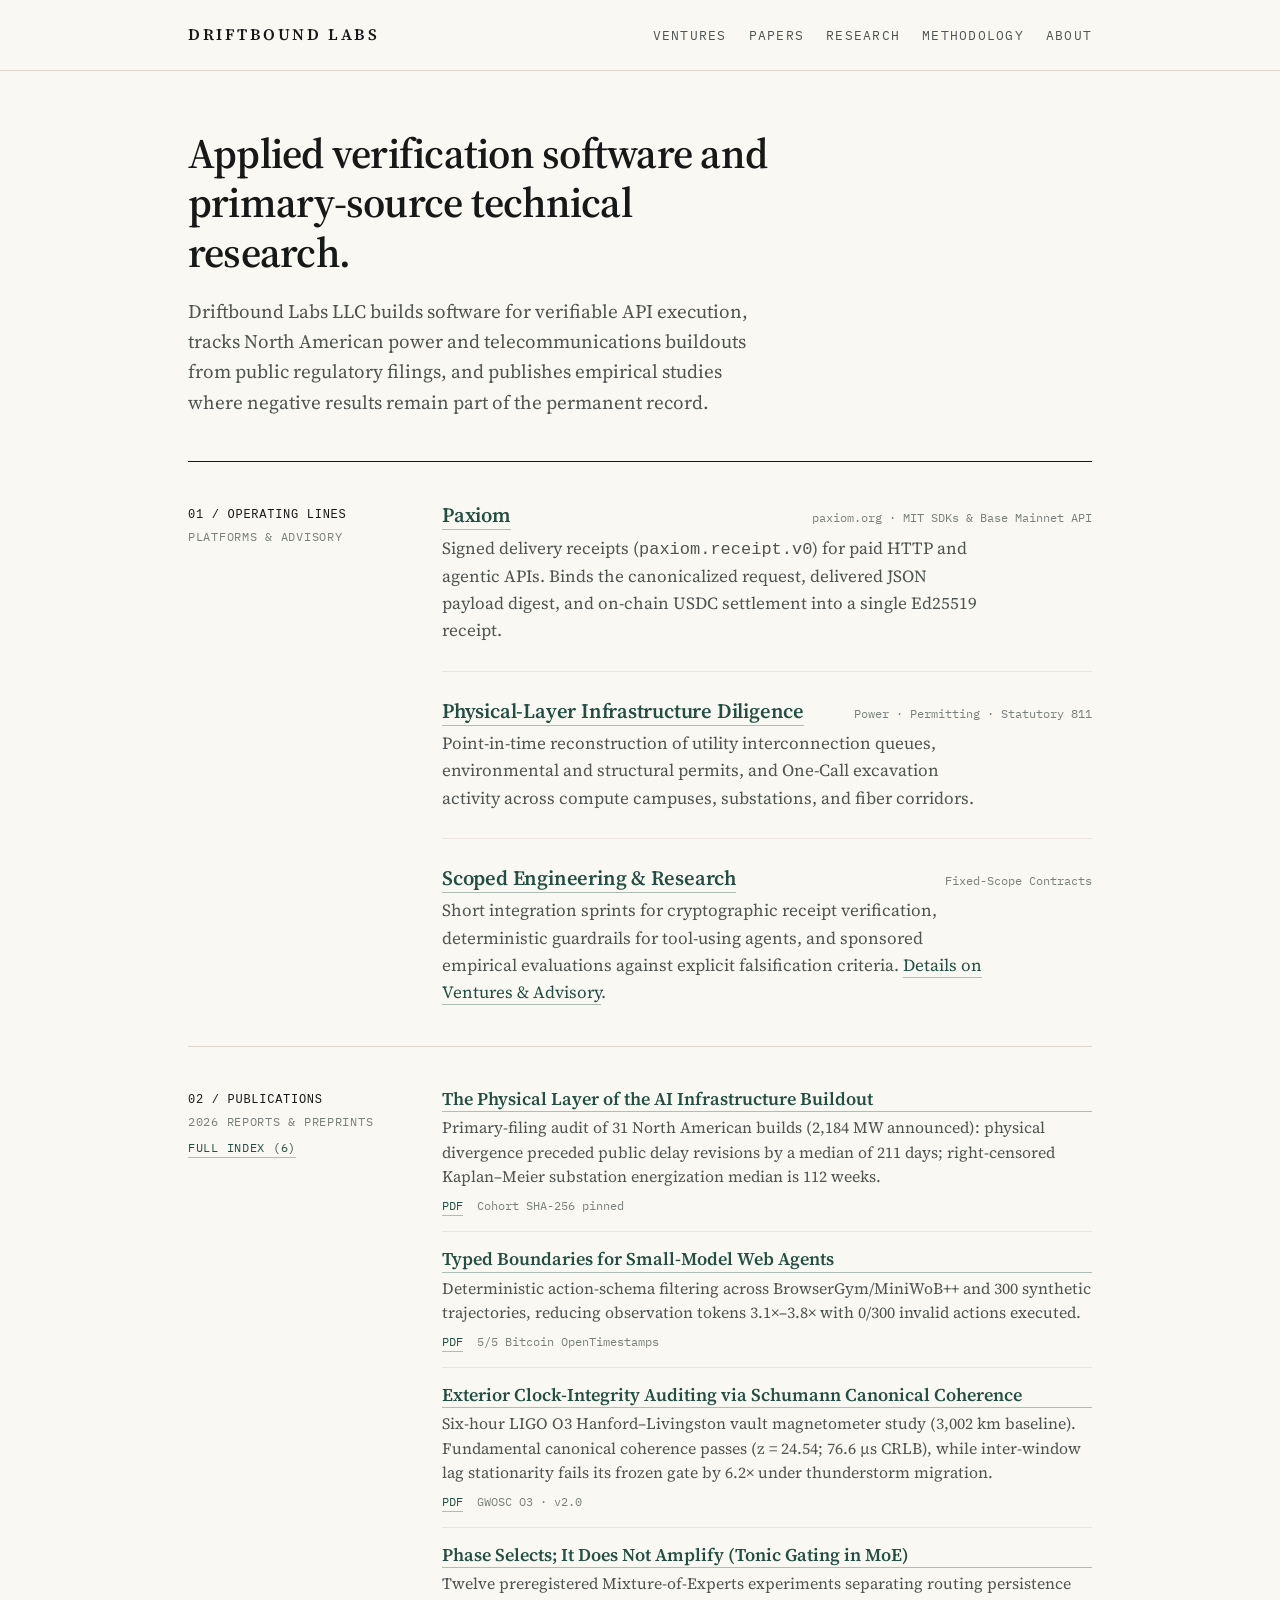
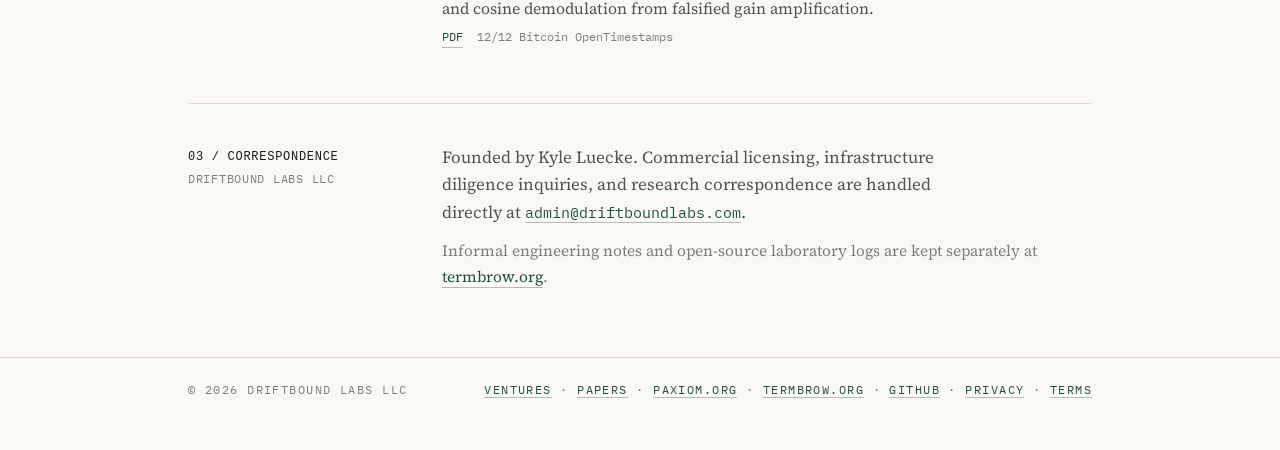
==== commit a58c3aa0: "Adopt warm editorial monograph layout on landing page without SaaS card tropes" ====
--- a/index.html
+++ b/index.html
@@ -3,12 +3,12 @@
 <head>
 <meta charset="utf-8">
 <meta name="viewport" content="width=device-width, initial-scale=1">
-<title>Driftbound Labs — Verification Software, Infrastructure Research &amp; Advisory</title>
-<meta name="description" content="Driftbound Labs LLC builds cryptographic proof-of-delivery software (Paxiom), audits physical-layer compute and telecom buildouts, and publishes preregistered empirical research.">
-<meta name="color-scheme" content="light dark">
+<meta name="color-scheme" content="light">
+<title>Driftbound Labs — Applied Research, Software &amp; Technical Diligence</title>
+<meta name="description" content="Driftbound Labs LLC develops cryptographic verification software (Paxiom), conducts physical-layer infrastructure diligence, and publishes preregistered empirical studies.">
 <meta property="og:type" content="website">
 <meta property="og:title" content="Driftbound Labs">
-<meta property="og:description" content="Verification software, physical-layer infrastructure intelligence, and preregistered empirical research.">
+<meta property="og:description" content="Verification software, primary-record infrastructure research, and scoped technical diligence.">
 <meta property="og:url" content="https://driftboundlabs.com/">
 <link rel="canonical" href="https://driftboundlabs.com/">
 <link rel="icon" type="image/svg+xml" href="/favicon.svg">
@@ -28,122 +28,102 @@
       <a href="/research.html">Research</a>
       <a href="/methodology.html">Methodology</a>
       <a href="/about.html">About</a>
-      <a class="nav-cta" href="mailto:admin@driftboundlabs.com">Contact</a>
     </nav>
   </div>
 </header>
 
 <main>
-  <div class="wrap-wide">
+  <div class="ed-wrap">
 
-    <section class="home-hero" style="border:0;">
-      <span class="eyebrow-pill">Driftbound Labs LLC · Applied Research &amp; Ventures</span>
-      <h1>Software and empirical research for systems where trust isn’t enough.</h1>
-      <p class="lead">We build cryptographic delivery receipts for paid APIs, audit real-world power and telecom buildouts from primary public filings, and publish preregistered studies where failed hypotheses stay on the record.</p>
-      <div class="hero-actions">
-        <a class="btn-primary" href="/ventures.html">Explore Ventures &amp; Services →</a>
-        <a class="btn-secondary" href="/papers.html">Browse Published Papers (6)</a>
+    <header class="ed-mast">
+      <h1>Applied verification software and primary-source technical research.</h1>
+      <p>Driftbound Labs LLC builds software for verifiable API execution, tracks North American power and telecommunications buildouts from public regulatory filings, and publishes empirical studies where negative results remain part of the permanent record.</p>
+    </header>
+
+    <div class="ed-row">
+      <div class="ed-rail">
+        <strong>01 / Operating Lines</strong>
+        Platforms &amp; Advisory
       </div>
-    </section>
+      <div class="ed-main">
+        <div class="ed-item">
+          <div class="ed-item-head">
+            <h2><a href="https://paxiom.org">Paxiom</a></h2>
+            <span class="ed-item-meta">paxiom.org · MIT SDKs &amp; Base Mainnet API</span>
+          </div>
+          <p>Signed delivery receipts (<code>paxiom.receipt.v0</code>) for paid HTTP and agentic APIs. Binds the canonicalized request, delivered JSON payload digest, and on-chain USDC settlement into a single Ed25519 receipt.</p>
+        </div>
 
-    <div class="pillars-section">
-      <div class="pillar-grid">
+        <div class="ed-item">
+          <div class="ed-item-head">
+            <h2><a href="/ventures.html#infrastructure-telemetry">Physical-Layer Infrastructure Diligence</a></h2>
+            <span class="ed-item-meta">Power · Permitting · Statutory 811</span>
+          </div>
+          <p>Point-in-time reconstruction of utility interconnection queues, environmental and structural permits, and One-Call excavation activity across compute campuses, substations, and fiber corridors.</p>
+        </div>
 
-        <a class="pillar-card" href="https://paxiom.org">
-          <div>
-            <span class="pillar-tag">Live Product · Paxiom</span>
-            <h2>Proof-of-Delivery Receipts</h2>
-            <p>Payment headers prove money moved, not what was returned. Paxiom binds HTTP requests, response hashes, and Base USDC settlement into one signed receipt.</p>
+        <div class="ed-item">
+          <div class="ed-item-head">
+            <h2><a href="/ventures.html#engagements">Scoped Engineering &amp; Research</a></h2>
+            <span class="ed-item-meta">Fixed-Scope Contracts</span>
           </div>
-          <span class="pillar-cta">Visit paxiom.org ↗</span>
-        </a>
-
-        <a class="pillar-card" href="/ventures.html#infrastructure-telemetry">
-          <div>
-            <span class="pillar-tag">Data &amp; Diligence</span>
-            <h2>Physical-Layer Buildout Intelligence</h2>
-            <p>Point-in-time tracking of utility queues, air and civil permits, and statutory 811 excavation records across North American data center and fiber builds.</p>
-          </div>
-          <span class="pillar-cta">View diligence &amp; telemetry →</span>
-        </a>
-
-        <a class="pillar-card" href="/ventures.html#engagements">
-          <div>
-            <span class="pillar-tag">Advisory &amp; Sprints</span>
-            <h2>Scoped Verification Engineering</h2>
-            <p>Fixed-scope integration sprints, agent action-boundary hardening, and sponsored empirical evaluations anchored to measurable pass/fail gates.</p>
-          </div>
-          <span class="pillar-cta">See engagement options →</span>
-        </a>
-
+          <p>Short integration sprints for cryptographic receipt verification, deterministic guardrails for tool-using agents, and sponsored empirical evaluations against explicit falsification criteria. <a href="/ventures.html">Details on Ventures &amp; Advisory</a>.</p>
+        </div>
       </div>
     </div>
 
-    <section class="work-section" aria-labelledby="featured-work">
-      <div class="section-header-row">
-        <h2 id="featured-work">Selected Publications &amp; Open Standards</h2>
-        <a href="/papers.html">View all 6 papers, SHA-256 hashes &amp; proofs →</a>
+    <div class="ed-row">
+      <div class="ed-rail">
+        <strong>02 / Publications</strong>
+        2026 Reports &amp; Preprints<br>
+        <a href="/papers.html" style="display:inline-block;margin-top:8px;">Full index (6)</a>
       </div>
+      <div class="ed-main">
+        <ul class="bib-list">
+          <li>
+            <a class="bib-title" href="/papers.html#ai-infrastructure-buildout">The Physical Layer of the AI Infrastructure Buildout</a>
+            <span class="bib-note">Primary-filing audit of 31 North American builds (2,184 MW announced): physical divergence preceded public delay revisions by a median of 211 days; right-censored Kaplan–Meier substation energization median is 112 weeks.</span>
+            <span class="bib-links">
+              <a href="/papers/AI_Infrastructure_Buildout_Whitepaper.pdf">PDF</a>
+              <span>Cohort SHA-256 pinned</span>
+            </span>
+          </li>
+          <li>
+            <a class="bib-title" href="/papers.html#scp-typed-boundaries">Typed Boundaries for Small-Model Web Agents</a>
+            <span class="bib-note">Deterministic action-schema filtering across BrowserGym/MiniWoB++ and 300 synthetic trajectories, reducing observation tokens 3.1×–3.8× with 0/300 invalid actions executed.</span>
+            <span class="bib-links">
+              <a href="/papers/Paper_1_Typed_Boundaries.pdf">PDF</a>
+              <span>5/5 Bitcoin OpenTimestamps</span>
+            </span>
+          </li>
+          <li>
+            <a class="bib-title" href="/papers.html#schumann-clock-integrity">Exterior Clock-Integrity Auditing via Schumann Canonical Coherence</a>
+            <span class="bib-note">Six-hour LIGO O3 Hanford–Livingston vault magnetometer study (3,002 km baseline). Fundamental canonical coherence passes (z = 24.54; 76.6 µs CRLB), while inter-window lag stationarity fails its frozen gate by 6.2× under thunderstorm migration.</span>
+            <span class="bib-links">
+              <a href="/papers/Schumann_Clock_Integrity_v2.pdf">PDF</a>
+              <span>GWOSC O3 · v2.0</span>
+            </span>
+          </li>
+          <li>
+            <a class="bib-title" href="/papers.html#tonic-gating">Phase Selects; It Does Not Amplify (Tonic Gating in MoE)</a>
+            <span class="bib-note">Twelve preregistered Mixture-of-Experts experiments separating routing persistence and cosine demodulation from falsified gain amplification.</span>
+            <span class="bib-links">
+              <a href="/papers/Paper_2_Tonic_Gating.pdf">PDF</a>
+              <span>12/12 Bitcoin OpenTimestamps</span>
+            </span>
+          </li>
+        </ul>
+      </div>
+    </div>
 
-      <div class="study-grid">
-        <article class="study-card">
-          <div>
-            <div class="study-meta">Infrastructure Whitepaper · 31 North American Builds</div>
-            <h3><a href="/papers.html#ai-infrastructure-buildout">The Physical Layer of the AI Infrastructure Buildout</a></h3>
-            <p>Primary-filing audit of 2,184 MW of announced compute and semiconductor capacity: 211-day median physical lead time ahead of public delay disclosures and 112-week substation energization survival.</p>
-          </div>
-          <div class="study-foot">
-            <a href="/papers/AI_Infrastructure_Buildout_Whitepaper.pdf">Read PDF →</a>
-            <a href="/ventures.html#infrastructure-telemetry">Diligence Briefs</a>
-          </div>
-        </article>
-
-        <article class="study-card">
-          <div>
-            <div class="study-meta">Open Standard &amp; SDKs · v0.1.3 Live</div>
-            <h3><a href="/papers.html#paxiom-receipts">Paxiom Receipts (paxiom.receipt.v0)</a></h3>
-            <p>Deterministic canonical JSON and Ed25519 delivery receipts with zero-dependency TypeScript and Python SDKs, MCP tooling, and Base Mainnet settlement verification.</p>
-          </div>
-          <div class="study-foot">
-            <a href="https://paxiom.org">Product Home ↗</a>
-            <a href="https://paxiom.org/receipts.html">Specification ↗</a>
-          </div>
-        </article>
-
-        <article class="study-card">
-          <div>
-            <div class="study-meta">Agent Safety · 5/5 Bitcoin OpenTimestamps</div>
-            <h3><a href="/papers.html#scp-typed-boundaries">Typed Boundaries for Small-Model Web Agents</a></h3>
-            <p>Deterministic action-schema guards cutting observation tokens 3.1×–3.8× with zero invalid actions executed across 300 synthetic trajectories and MiniWoB++ benchmarks.</p>
-          </div>
-          <div class="study-foot">
-            <a href="/papers/Paper_1_Typed_Boundaries.pdf">Read PDF →</a>
-            <a href="/papers.html#scp-typed-boundaries">Provenance</a>
-          </div>
-        </article>
-
-        <article class="study-card">
-          <div>
-            <div class="study-meta">Time Metrology · LIGO O3 Magnetometry</div>
-            <h3><a href="/papers.html#schumann-clock-integrity">Exterior Clock-Integrity Auditing via Schumann Coherence</a></h3>
-            <p>Preregistered 3,002 km Hanford–Livingston vault magnetometer study establishing strong canonical coherence (z = 24.54) while documenting why diurnal lightning wander failed lag stationarity.</p>
-          </div>
-          <div class="study-foot">
-            <a href="/papers/Schumann_Clock_Integrity_v2.pdf">Read PDF →</a>
-            <a href="https://termbrow.org/notes.html">Engineering Notes ↗</a>
-          </div>
-        </article>
+    <div class="ed-row" style="border-bottom:0;padding-bottom:12px;">
+      <div class="ed-rail">
+        <strong>03 / Correspondence</strong>
+        Driftbound Labs LLC
       </div>
-    </section>
-
-    <div class="contact-strip">
-      <div>
-        <h3>Work with Driftbound Labs</h3>
-        <p>Commercial API licensing, infrastructure diligence inquiries, and scoped verification contracts are handled directly through Driftbound Labs LLC.</p>
-      </div>
-      <div class="hero-actions">
-        <a class="btn-primary" href="mailto:admin@driftboundlabs.com">admin@driftboundlabs.com</a>
-        <a class="btn-secondary" href="https://termbrow.org">Founder’s Notebook (termbrow.org) ↗</a>
+      <div class="ed-main">
+        <p style="font-size:17px;color:var(--muted);max-width:58ch;margin-bottom:12px;">Founded by Kyle Luecke. Commercial licensing, infrastructure diligence inquiries, and research correspondence are handled directly at <a class="mono" style="font-size:15px;" href="mailto:admin@driftboundlabs.com">admin@driftboundlabs.com</a>.</p>
+        <p style="font-size:15.5px;color:var(--faint);">Informal engineering notes and open-source laboratory logs are kept separately at <a href="https://termbrow.org">termbrow.org</a>.</p>
       </div>
     </div>
 
@@ -151,10 +131,11 @@
 </main>
 
 <footer>
-  <div class="wrap-wide">
+  <div class="ed-wrap">
     <span class="mono">&copy; 2026 Driftbound Labs LLC</span>
     <span class="mono">
       <a href="/ventures.html">Ventures</a> ·
+      <a href="/papers.html">Papers</a> ·
       <a href="https://paxiom.org">paxiom.org</a> ·
       <a href="https://termbrow.org">termbrow.org</a> ·
       <a href="https://github.com/k-luecke">GitHub</a> ·
--- a/style.css
+++ b/style.css
@@ -387,346 +387,193 @@
   }
 }
 
-/* ==== COMFORTABLE LANDING UX ==== */
+/* ==== EDITORIAL MONOGRAPH LAYOUT ==== */
+/* Deliberate warm daylight cotton-paper stationery palette (no generic dark-mode SaaS) */
 :root {
-  --paper: #FAF8F4;
-  --surface: #F2EFE8;
-  --surface-hover: #EAE5DB;
-  --ink: #181D1B;
-  --muted: #535C58;
-  --faint: #78827D;
-  --line: #E2DDD3;
-  --hair: #ECE8DF;
-  --accent: #2B5F52;
-  --accent-soft: rgba(43, 95, 82, 0.10);
+  --paper: #FAF8F3;
+  --ink: #171918;
+  --muted: #4E5551;
+  --faint: #78807B;
+  --line: #DDD8CE;
+  --hair: #EAE6DD;
+  --accent: #234E43;
 }
 
 @media (prefers-color-scheme: dark) {
   :root {
-    --paper: #161A18;
-    --surface: #1E2421;
-    --surface-hover: #252C29;
-    --ink: #ECEEEB;
-    --muted: #A3ADA8;
-    --faint: #78827D;
-    --line: #2B332F;
-    --hair: #222925;
-    --accent: #7CC4B2;
-    --accent-soft: rgba(124, 196, 178, 0.12);
-  }
-}
-
-.wrap-wide {
-  max-width: 66rem;
+    --paper: #FAF8F3;
+    --ink: #171918;
+    --muted: #4E5551;
+    --faint: #78807B;
+    --line: #DDD8CE;
+    --hair: #EAE6DD;
+    --accent: #234E43;
+  }
+}
+
+html {
+  color-scheme: light;
+}
+
+.site .nav {
+  max-width: 60rem;
+  margin: 0 auto;
+  padding: 22px 28px;
+  align-items: baseline;
+}
+
+.ed-wrap {
+  max-width: 60rem;
   margin: 0 auto;
   padding: 0 28px;
 }
 
-.site {
-  background: color-mix(in srgb, var(--paper) 90%, transparent);
-  backdrop-filter: blur(8px);
-  position: sticky;
-  top: 0;
-  z-index: 40;
-}
-
-.site .nav {
-  max-width: 66rem;
-  margin: 0 auto;
-  padding: 18px 28px;
-  align-items: center;
-}
-
-.site nav {
-  align-items: center;
-  gap: 24px;
-}
-
-.nav-cta {
-  padding: 6px 13px;
-  border: 1px solid var(--line) !important;
-  border-radius: 6px;
-  background: var(--surface);
-  color: var(--ink) !important;
-  transition: border-color 0.15s ease, background 0.15s ease;
-}
-.nav-cta:hover {
-  border-color: var(--accent) !important;
-  color: var(--accent) !important;
-}
-
-/* Comfortable Hero */
-.home-hero {
-  padding: 68px 0 52px;
-  max-width: 48rem;
-}
-
-.eyebrow-pill {
-  display: inline-block;
+.ed-mast {
+  padding: 58px 0 44px;
+  border-bottom: 1px solid var(--ink);
+}
+
+.ed-mast h1 {
+  font-family: "Source Serif 4", Georgia, serif;
+  font-size: clamp(30px, 3.8vw, 42px);
+  font-weight: 600;
+  line-height: 1.18;
+  letter-spacing: -0.018em;
+  max-width: 28ch;
+  margin-bottom: 18px;
+}
+
+.ed-mast p {
+  font-family: "Source Serif 4", Georgia, serif;
+  font-size: 19px;
+  line-height: 1.6;
+  color: var(--muted);
+  max-width: 56ch;
+}
+
+/* Asymmetric 2-column Swiss monograph rows */
+.ed-row {
+  display: grid;
+  grid-template-columns: 210px 1fr;
+  gap: 24px 44px;
+  padding: 40px 0;
+  border-bottom: 1px solid var(--line);
+}
+
+.ed-rail {
   font-family: "IBM Plex Mono", ui-monospace, monospace;
   font-size: 12px;
-  letter-spacing: 0.08em;
-  text-transform: uppercase;
-  color: var(--accent);
-  background: var(--accent-soft);
-  padding: 5px 12px;
-  border-radius: 999px;
-  margin-bottom: 20px;
-}
-
-.home-hero h1 {
-  font-size: clamp(32px, 4.4vw, 48px);
-  font-weight: 600;
-  line-height: 1.15;
-  letter-spacing: -0.02em;
-  color: var(--ink);
-  margin-bottom: 20px;
-}
-
-.home-hero .lead {
-  font-family: ui-sans-serif, -apple-system, BlinkMacSystemFont, "Segoe UI", Inter, sans-serif;
-  font-size: 18.5px;
-  line-height: 1.62;
-  color: var(--muted);
-  max-width: 58ch;
-  margin-bottom: 28px;
-}
-
-.hero-actions {
-  display: flex;
-  flex-wrap: wrap;
-  gap: 14px;
-  align-items: center;
-}
-
-.btn-primary, .btn-secondary {
-  display: inline-flex;
-  align-items: center;
-  gap: 8px;
-  font-family: ui-sans-serif, -apple-system, BlinkMacSystemFont, "Segoe UI", Inter, sans-serif;
-  font-size: 15px;
+  line-height: 1.5;
+  letter-spacing: 0.06em;
+  text-transform: uppercase;
+  color: var(--faint);
+  padding-top: 4px;
+}
+.ed-rail strong {
+  display: block;
+  color: var(--ink);
   font-weight: 500;
-  padding: 11px 20px;
-  border-radius: 8px;
-  border-bottom: 0;
-  transition: transform 0.12s ease, background 0.15s ease, border-color 0.15s ease;
-}
-
-.btn-primary {
-  background: var(--accent);
-  color: var(--paper);
-  border: 1px solid var(--accent);
-}
-.btn-primary:hover {
-  opacity: 0.92;
-  color: var(--paper);
-}
-
-.btn-secondary {
-  background: var(--surface);
-  color: var(--ink);
-  border: 1px solid var(--line);
-}
-.btn-secondary:hover {
-  border-color: var(--accent);
-  color: var(--accent);
-}
-
-/* 3-Column Pillar Cards */
-.pillars-section {
-  padding: 12px 0 48px;
-}
-
-.pillar-grid {
-  display: grid;
-  grid-template-columns: repeat(3, 1fr);
-  gap: 20px;
-}
-
-.pillar-card {
-  display: flex;
-  flex-direction: column;
-  justify-content: space-between;
-  background: var(--surface);
-  border: 1px solid var(--line);
-  border-radius: 12px;
-  padding: 26px;
-  text-decoration: none;
-  color: inherit;
-  transition: border-color 0.15s ease, background 0.15s ease, transform 0.15s ease;
-}
-.pillar-card:hover {
-  border-color: var(--accent);
-  background: var(--surface-hover);
-  transform: translateY(-2px);
-}
-
-.pillar-tag {
-  font-family: "IBM Plex Mono", ui-monospace, monospace;
-  font-size: 11.5px;
-  letter-spacing: 0.08em;
-  text-transform: uppercase;
-  color: var(--accent);
-  margin-bottom: 10px;
-  display: block;
-}
-
-.pillar-card h2 {
-  font-size: 21px;
-  font-weight: 600;
-  line-height: 1.28;
-  margin-bottom: 10px;
-  color: var(--ink);
-}
-
-.pillar-card p {
-  font-family: ui-sans-serif, -apple-system, BlinkMacSystemFont, "Segoe UI", Inter, sans-serif;
-  font-size: 15px;
-  line-height: 1.58;
-  color: var(--muted);
-  margin-bottom: 18px;
-}
-
-.pillar-cta {
-  font-family: ui-sans-serif, -apple-system, BlinkMacSystemFont, "Segoe UI", Inter, sans-serif;
-  font-size: 14px;
-  font-weight: 500;
-  color: var(--accent);
-}
-
-/* Featured Research 2x2 Grid */
-.work-section {
-  padding: 44px 0 16px;
-  border-top: 1px solid var(--line);
-}
-
-.section-header-row {
+  margin-bottom: 4px;
+}
+
+.ed-main {
+  min-width: 0;
+}
+
+.ed-item + .ed-item {
+  margin-top: 26px;
+  padding-top: 26px;
+  border-top: 1px solid var(--hair);
+}
+
+.ed-item-head {
   display: flex;
   justify-content: space-between;
   align-items: baseline;
   flex-wrap: wrap;
-  gap: 12px;
-  margin-bottom: 24px;
-}
-
-.section-header-row h2 {
-  font-size: 24px;
-  font-weight: 600;
+  gap: 8px 16px;
+  margin-bottom: 6px;
+}
+
+.ed-item h2, .ed-item h3 {
+  font-family: "Source Serif 4", Georgia, serif;
+  font-size: 20.5px;
+  font-weight: 600;
+  line-height: 1.3;
   letter-spacing: -0.01em;
 }
 
-.section-header-row a {
-  font-family: ui-sans-serif, -apple-system, BlinkMacSystemFont, "Segoe UI", Inter, sans-serif;
-  font-size: 14.5px;
-  font-weight: 500;
-}
-
-.study-grid {
-  display: grid;
-  grid-template-columns: repeat(2, 1fr);
-  gap: 18px;
-}
-
-.study-card {
-  background: var(--paper);
-  border: 1px solid var(--line);
-  border-radius: 10px;
-  padding: 22px 24px;
-  display: flex;
-  flex-direction: column;
+.ed-item-meta {
+  font-family: "IBM Plex Mono", ui-monospace, monospace;
+  font-size: 12px;
+  color: var(--faint);
+}
+
+.ed-item p {
+  font-size: 17px;
+  line-height: 1.6;
+  color: var(--muted);
+  max-width: 60ch;
+}
+
+/* Clean bibliographic list for papers */
+.bib-list {
+  list-style: none;
+  margin: 0;
+  padding: 0;
+}
+
+.bib-list li {
+  padding: 15px 0;
+  border-top: 1px solid var(--hair);
+}
+.bib-list li:first-child {
+  padding-top: 0;
+  border-top: 0;
+}
+
+.bib-title {
+  font-size: 18px;
+  font-weight: 600;
+  line-height: 1.35;
+  display: block;
+  margin-bottom: 4px;
+}
+
+.bib-note {
+  font-size: 15.8px;
+  line-height: 1.55;
+  color: var(--muted);
+  display: block;
+}
+
+.bib-links {
+  font-family: "IBM Plex Mono", ui-monospace, monospace;
+  font-size: 12px;
+  margin-top: 6px;
+  display: flex;
+  gap: 14px;
+  color: var(--faint);
+}
+
+footer .ed-wrap {
+  display: flex;
   justify-content: space-between;
-}
-
-.study-meta {
-  font-family: "IBM Plex Mono", ui-monospace, monospace;
-  font-size: 11.5px;
-  color: var(--faint);
-  text-transform: uppercase;
-  letter-spacing: 0.06em;
-  margin-bottom: 8px;
-}
-
-.study-card h3 {
-  font-size: 18.5px;
-  font-weight: 600;
-  line-height: 1.32;
-  margin-bottom: 8px;
-}
-.study-card h3 a {
-  color: var(--ink);
-  border-bottom: 0;
-}
-.study-card h3 a:hover {
-  color: var(--accent);
-}
-
-.study-card p {
-  font-family: ui-sans-serif, -apple-system, BlinkMacSystemFont, "Segoe UI", Inter, sans-serif;
-  font-size: 14.8px;
-  line-height: 1.56;
-  color: var(--muted);
-  margin-bottom: 14px;
-}
-
-.study-foot {
-  font-family: ui-sans-serif, -apple-system, BlinkMacSystemFont, "Segoe UI", Inter, sans-serif;
-  font-size: 13.5px;
-  display: flex;
-  gap: 16px;
-}
-
-/* Contact Callout Banner */
-.contact-strip {
-  margin-top: 48px;
-  background: var(--surface);
-  border: 1px solid var(--line);
-  border-radius: 12px;
-  padding: 28px 30px;
-  display: flex;
-  justify-content: space-between;
-  align-items: center;
-  flex-wrap: wrap;
-  gap: 20px;
-}
-
-.contact-strip h3 {
-  font-size: 20px;
-  margin-bottom: 4px;
-}
-
-.contact-strip p {
-  font-family: ui-sans-serif, -apple-system, BlinkMacSystemFont, "Segoe UI", Inter, sans-serif;
-  font-size: 15px;
-  color: var(--muted);
-  margin: 0;
-}
-
-footer .wrap-wide {
-  display: flex;
-  justify-content: space-between;
   flex-wrap: wrap;
   gap: 10px 20px;
 }
 
-@media (max-width: 860px) {
-  .pillar-grid {
+@media (max-width: 760px) {
+  .ed-row {
     grid-template-columns: 1fr;
-  }
-  .study-grid {
-    grid-template-columns: 1fr;
-  }
-  .home-hero {
-    padding: 44px 0 36px;
-  }
-}
-
-@media (max-width: 560px) {
-  .wrap-wide, .site .nav {
-    padding-left: 18px;
-    padding-right: 18px;
-  }
-  .site nav {
     gap: 14px;
-    font-size: 11.5px;
-  }
-}
+    padding: 30px 0;
+  }
+  .ed-mast {
+    padding: 40px 0 32px;
+  }
+  .ed-wrap, .site .nav {
+    padding-left: 20px;
+    padding-right: 20px;
+  }
+}
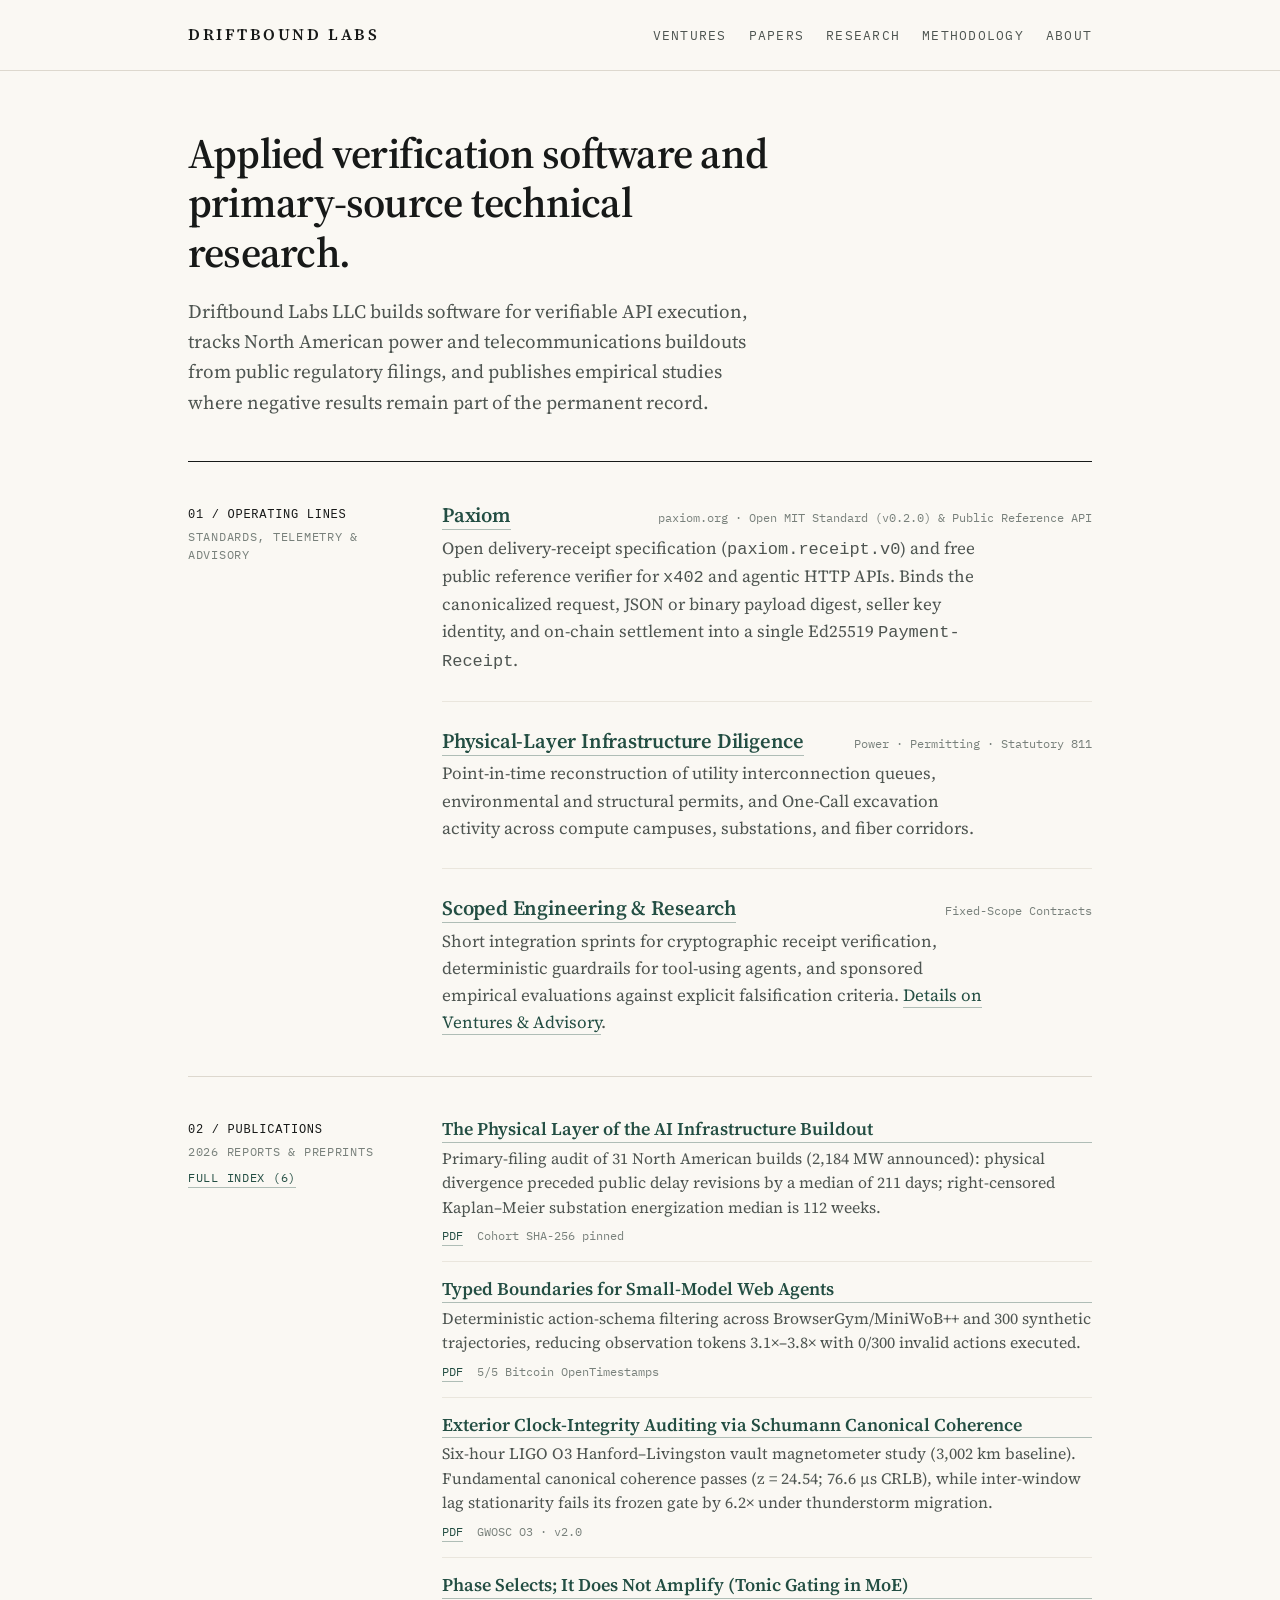
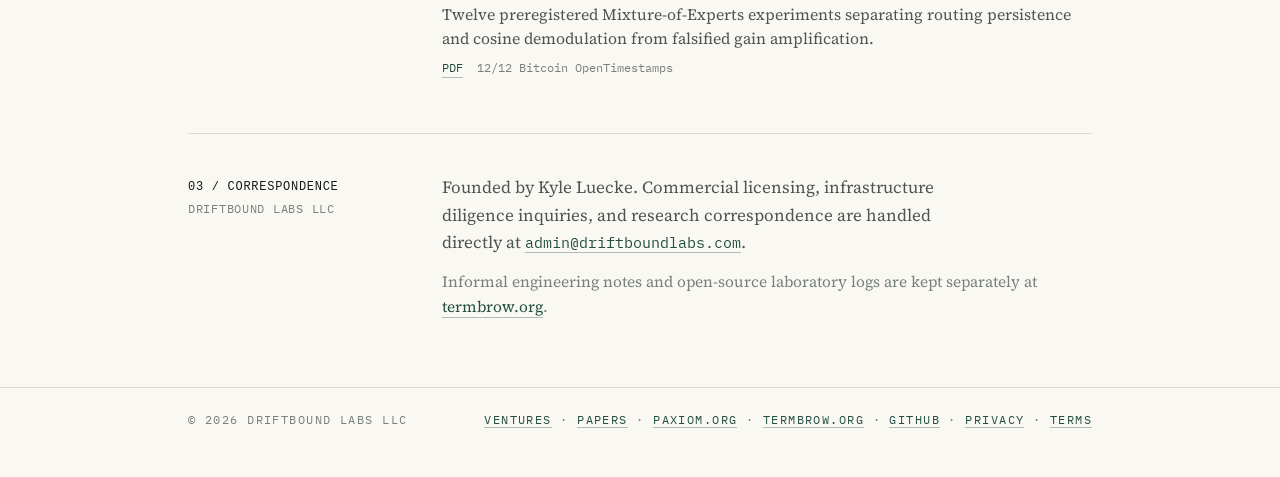
==== commit 5a80acb2: "Update Paxiom to v0.2.0 open MIT standard and public reference verifier" ====
--- a/index.html
+++ b/index.html
@@ -5,7 +5,7 @@
 <meta name="viewport" content="width=device-width, initial-scale=1">
 <meta name="color-scheme" content="light">
 <title>Driftbound Labs — Applied Research, Software &amp; Technical Diligence</title>
-<meta name="description" content="Driftbound Labs LLC develops cryptographic verification software (Paxiom), conducts physical-layer infrastructure diligence, and publishes preregistered empirical studies.">
+<meta name="description" content="Driftbound Labs LLC maintains open cryptographic verification standards (Paxiom), conducts physical-layer infrastructure diligence, and publishes preregistered empirical studies.">
 <meta property="og:type" content="website">
 <meta property="og:title" content="Driftbound Labs">
 <meta property="og:description" content="Verification software, primary-record infrastructure research, and scoped technical diligence.">
@@ -43,15 +43,15 @@
     <div class="ed-row">
       <div class="ed-rail">
         <strong>01 / Operating Lines</strong>
-        Platforms &amp; Advisory
+        Standards, Telemetry &amp; Advisory
       </div>
       <div class="ed-main">
         <div class="ed-item">
           <div class="ed-item-head">
             <h2><a href="https://paxiom.org">Paxiom</a></h2>
-            <span class="ed-item-meta">paxiom.org · MIT SDKs &amp; Base Mainnet API</span>
+            <span class="ed-item-meta">paxiom.org · Open MIT Standard (v0.2.0) &amp; Public Reference API</span>
           </div>
-          <p>Signed delivery receipts (<code>paxiom.receipt.v0</code>) for paid HTTP and agentic APIs. Binds the canonicalized request, delivered JSON payload digest, and on-chain USDC settlement into a single Ed25519 receipt.</p>
+          <p>Open delivery-receipt specification (<code>paxiom.receipt.v0</code>) and free public reference verifier for <code>x402</code> and agentic HTTP APIs. Binds the canonicalized request, JSON or binary payload digest, seller key identity, and on-chain settlement into a single Ed25519 <code>Payment-Receipt</code>.</p>
         </div>
 
         <div class="ed-item">
